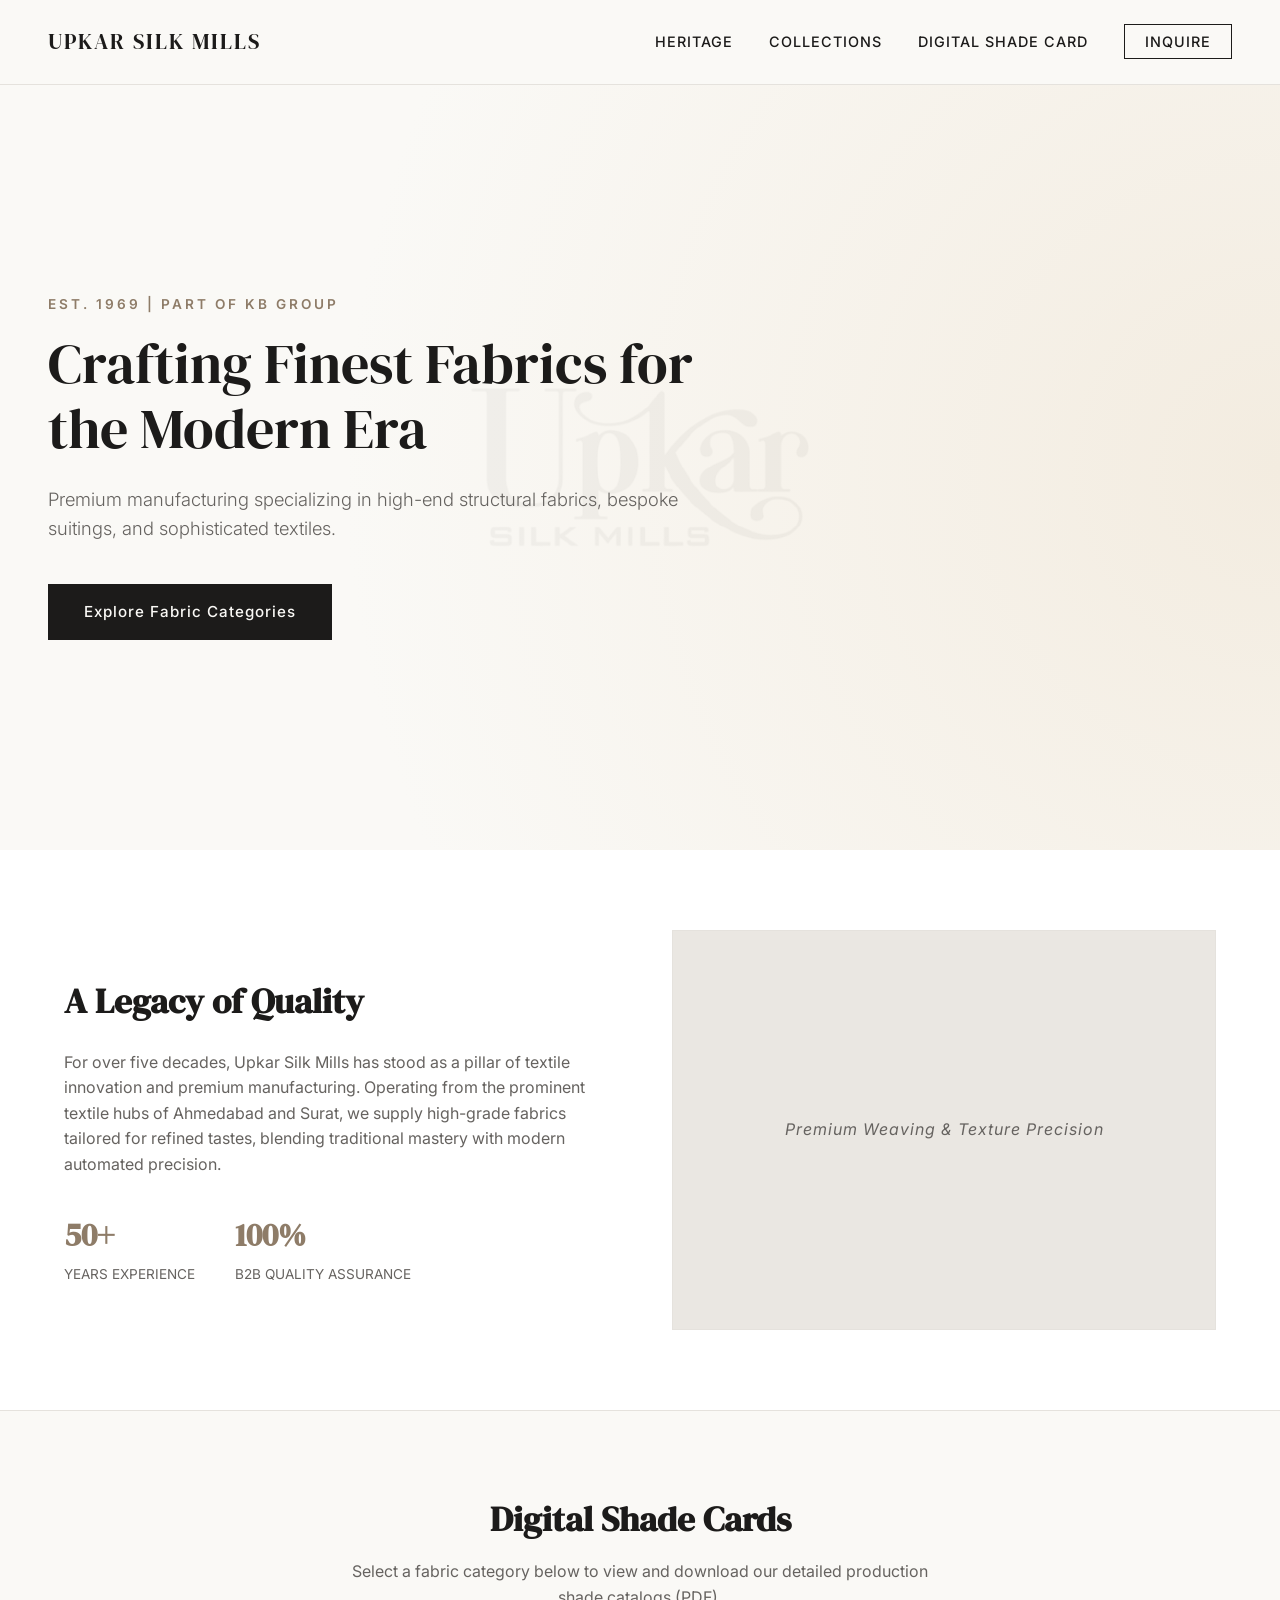
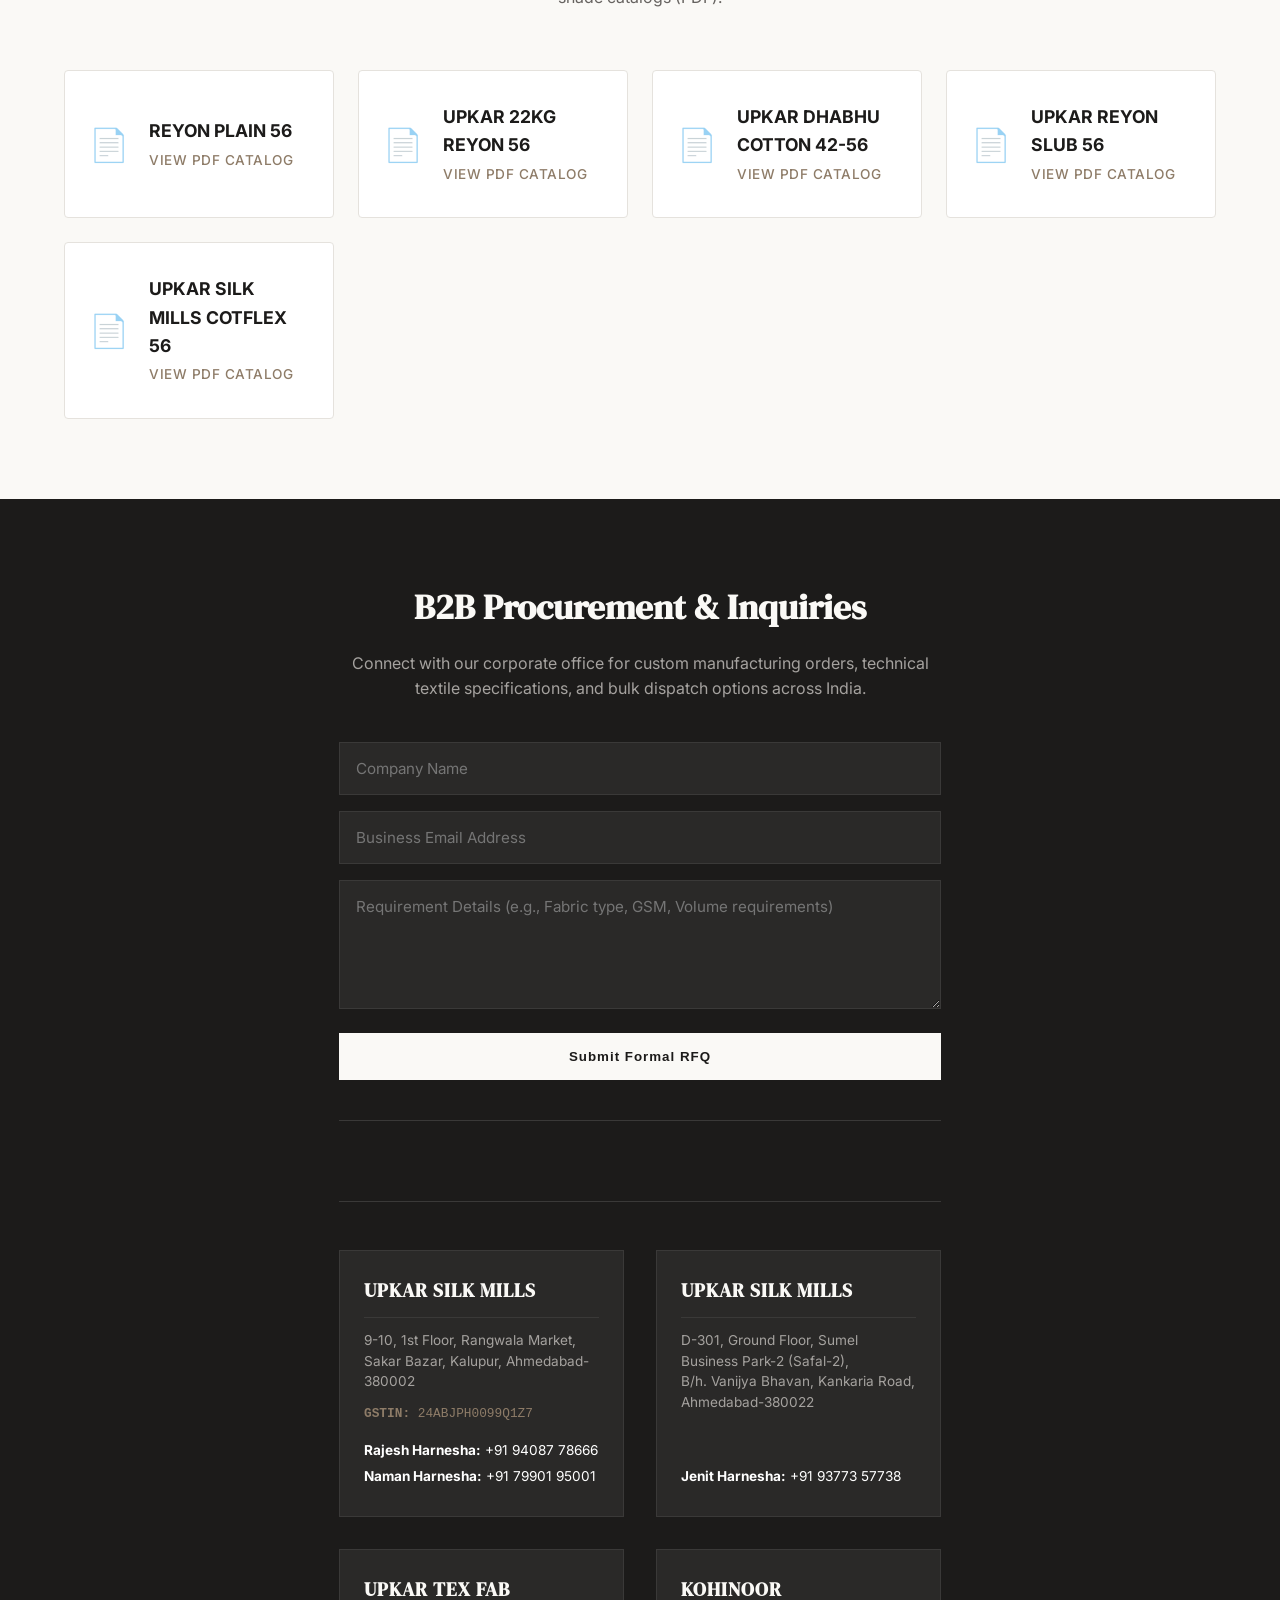
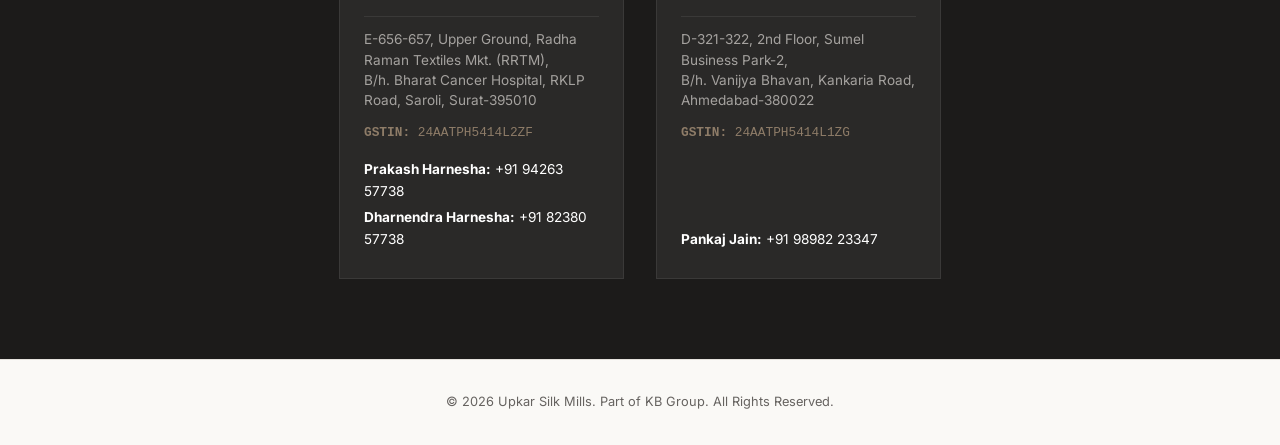
==== index.html @ ebec861d "Added Kohinoor office location" ====
<!DOCTYPE html>
<html lang="en">
<head>
    <meta charset="UTF-8">
    <meta name="viewport" content="width=device-width, initial-scale=1.0">
    <title>Upkar Silk Mills | Premium Textile Excellence</title>
    <link rel="stylesheet" href="style.css">
    <link rel="preconnect" href="https://fonts.googleapis.com">
    <link rel="preconnect" href="https://fonts.gstatic.com" crossorigin>
    <link href="https://fonts.googleapis.com/css2?family=DM+Serif+Display&family=Inter:wght@300;400;500;600&display=swap" rel="stylesheet">
</head>
<body>

    <!-- Header / Navigation -->
    <header>
        <div class="logo">UPKAR SILK MILLS</div>
        <nav>
            <a href="#about">Heritage</a>
            <a href="#collections">Collections</a>
            <a href="#shade-card">Digital Shade Card</a>
            <a href="#contact" class="btn-nav">Inquire</a>
        </nav>
    </header>

    <!-- Hero Section -->
    <section class="hero">
        <div class="hero-content">
            <p class="subtitle">Est. 1969 | Part of KB Group</p>
            <h1>Crafting Finest Fabrics for the Modern Era</h1>
            <p class="tagline">Premium manufacturing specializing in high-end structural fabrics, bespoke suitings, and sophisticated textiles.</p>
            <a href="#shade-card" class="btn-primary">Explore Fabric Categories</a>
        </div>
    </section>

    <!-- About / Heritage Section -->
    <section id="about" class="about-section">
        <div class="container grid-2">
            <div class="about-text">
                <h2>A Legacy of Quality</h2>
                <p>For over five decades, Upkar Silk Mills has stood as a pillar of textile innovation and premium manufacturing. Operating from the prominent textile hubs of Ahmedabad and Surat, we supply high-grade fabrics tailored for refined tastes, blending traditional mastery with modern automated precision.</p>
                <div class="stats">
                    <div class="stat-item"><strong>50+</strong><span>Years Experience</span></div>
                    <div class="stat-item"><strong>100%</strong><span>B2B Quality Assurance</span></div>
                </div>
            </div>
            <div class="about-image-placeholder">
                <span>Premium Weaving & Texture Precision</span>
            </div>
        </div>
    </section>

    <!-- Fabric Categories / PDF Shade Cards -->
    <section id="shade-card" class="shade-card-section">
        <div class="container">
            <div class="section-title">
                <h2>Digital Shade Cards</h2>
                <p>Select a fabric category below to view and download our detailed production shade catalogs (PDF).</p>
            </div>
            
            <div class="category-grid">
                <!-- Category 1 -->
                <a href="REYON PLAIN 56.pdf" target="_blank" class="category-card">
                    <div class="category-icon">📄</div>
                    <div class="category-info">
                        <h3>REYON PLAIN 56</h3>
                        <p>View PDF Catalog</p>
                    </div>
                </a>
                
                <!-- Category 2 -->
                <a href="UPKAR 22KG REYON 56.pdf" target="_blank" class="category-card">
                    <div class="category-icon">📄</div>
                    <div class="category-info">
                        <h3>UPKAR 22KG REYON 56</h3>
                        <p>View PDF Catalog</p>
                    </div>
                </a>

                <!-- Category 3 -->
                <a href="UPKAR DHABHU COTTON 42-56.pdf" target="_blank" class="category-card">
                    <div class="category-icon">📄</div>
                    <div class="category-info">
                        <h3>UPKAR DHABHU COTTON 42-56</h3>
                        <p>View PDF Catalog</p>
                    </div>
                </a>

                <!-- Category 4 -->
                <a href="UPKAR REYON SLUB 56.pdf" target="_blank" class="category-card">
                    <div class="category-icon">📄</div>
                    <div class="category-info">
                        <h3>UPKAR REYON SLUB 56</h3>
                        <p>View PDF Catalog</p>
                    </div>
                </a>
                
                <!-- Category 5 -->
                <a href="UPKAR SILK MILLS COTFLEX 56.pdf" target="_blank" class="category-card">
                    <div class="category-icon">📄</div>
                    <div class="category-info">
                        <h3>UPKAR SILK MILLS COTFLEX 56</h3>
                        <p>View PDF Catalog</p>
                    </div>
                </a>
                
            </div>
        </div>
    </section>

    <!-- Contact & Inquiries -->
    <section id="contact" class="contact-section">
        <div class="container narrow">
            <h2>B2B Procurement & Inquiries</h2>
            <p>Connect with our corporate office for custom manufacturing orders, technical textile specifications, and bulk dispatch options across India.</p>
            
            <form class="contact-form" onsubmit="event.preventDefault(); alert('Inquiry submitted successfully.');">
                <div class="form-group">
                    <input type="text" placeholder="Company Name" required>
                </div>
                <div class="form-group">
                    <input type="email" placeholder="Business Email Address" required>
                </div>
                <div class="form-group">
                    <textarea rows="5" placeholder="Requirement Details (e.g., Fabric type, GSM, Volume requirements)" required></textarea>
                </div>
                <button type="submit" class="btn-submit">Submit Formal RFQ</button>
            </form>

            <div class="contact-meta">
                <div class="contact-locations">
                    <div class="location-card">
                        <h4>UPKAR SILK MILLS</h4>
                        <p class="address">9-10, 1st Floor, Rangwala Market,<br>Sakar Bazar, Kalupur, Ahmedabad-380002</p>
                        <p class="gstin"><strong>GSTIN:</strong> 24ABJPH0099Q1Z7</p>
                        <div class="contact-persons">
                            <p><strong>Rajesh Harnesha:</strong> +91 94087 78666</p>
                            <p><strong>Naman Harnesha:</strong> +91 79901 95001</p>
                        </div>
                    </div>
    
                    <div class="location-card">
                        <h4>UPKAR SILK MILLS</h4>
                        <p class="address">D-301, Ground Floor, Sumel Business Park-2 (Safal-2),<br>B/h. Vanijya Bhavan, Kankaria Road, Ahmedabad-380022</p>
                        <div class="contact-persons" style="margin-top: auto;">
                            <p><strong>Jenit Harnesha:</strong> +91 93773 57738</p>
                        </div>
                    </div>
    
                    <div class="location-card">
                        <h4>UPKAR TEX FAB</h4>
                        <p class="address">E-656-657, Upper Ground, Radha Raman Textiles Mkt. (RRTM),<br>B/h. Bharat Cancer Hospital, RKLP Road, Saroli, Surat-395010</p>
                        <p class="gstin"><strong>GSTIN:</strong> 24AATPH5414L2ZF</p>
                        <div class="contact-persons">
                            <p><strong>Prakash Harnesha:</strong> +91 94263 57738</p>
                            <p><strong>Dharnendra Harnesha:</strong> +91 82380 57738</p>
                        </div>
                    </div>

                    <div class="location-card">
                        <h4>KOHINOOR</h4>
                        <p class="address">D-321-322, 2nd Floor, Sumel Business Park-2,<br>B/h. Vanijya Bhavan, Kankaria Road, Ahmedabad-380022</p>
                        <p class="gstin"><strong>GSTIN:</strong> 24AATPH5414L1ZG</p>
                        <div class="contact-persons" style="margin-top: auto;">
                            <p><strong>Pankaj Jain:</strong> +91 98982 23347</p>
                        </div>
                    </div>
                </div>
            </div>
        </div>
    </section>

    <!-- Footer -->
    <footer>
        <p>&copy; 2026 Upkar Silk Mills. Part of KB Group. All Rights Reserved.</p>
    </footer>

</body>
</html>
---- style.css ----
/* --- Design Tokens & Reset --- */
:root {
    --bg-primary: #FAF9F6; /* Premium Cream/Off-white */
    --bg-secondary: #FFFFFF;
    --text-main: #1C1B1A; /* Refined Near-Black */
    --text-muted: #666360;
    --accent: #8E7C68; /* Sophisticated Textile Muted Gold */
    --border: #E5E2DD;
    --font-sans: 'Inter', sans-serif;
    --font-serif: 'DM Serif Display', serif;
}

* {
    box-sizing: border-box;
    margin: 0;
    padding: 0;
}

html {
    scroll-behavior: smooth;
}

body {
    background-color: var(--bg-primary);
    color: var(--text-main);
    font-family: var(--font-sans);
    line-height: 1.6;
    -webkit-font-smoothing: antialiased;
}

/* --- Layout Components --- */
.container {
    max-width: 1200px;
    margin: 0 auto;
    padding: 80px 24px;
}

.container.narrow {
    max-width: 650px;
    padding: 80px 24px;
}

.grid-2 {
    display: grid;
    grid-template-columns: 1fr 1fr;
    gap: 64px;
    align-items: center;
}

@media (max-width: 768px) {
    .grid-2 {
        grid-template-columns: 1fr;
        gap: 32px;
    }
}

/* --- Navigation --- */
header {
    display: flex;
    justify-content: space-between;
    align-items: center;
    padding: 24px 48px;
    background-color: rgba(250, 249, 246, 0.95);
    position: sticky;
    top: 0;
    z-index: 100;
    border-bottom: 1px solid var(--border);
}

.logo {
    font-family: var(--font-serif);
    font-size: 1.4rem;
    letter-spacing: 2px;
    font-weight: 400;
}

nav a {
    text-decoration: none;
    color: var(--text-main);
    margin-left: 32px;
    font-size: 0.9rem;
    font-weight: 500;
    text-transform: uppercase;
    letter-spacing: 1px;
    transition: color 0.3s ease;
}

nav a:hover {
    color: var(--accent);
}

.btn-nav {
    border: 1px solid var(--text-main);
    padding: 8px 20px;
    transition: all 0.3s ease;
}

.btn-nav:hover {
    background-color: var(--text-main);
    color: var(--bg-primary) !important;
}

@media (max-width: 768px) {
    header { padding: 20px 24px; }
    nav a:not(.btn-nav) { display: none; }
}

/* --- Hero Section --- */
.hero {
    min-height: 85vh;
    display: flex;
    align-items: center;
    padding: 0 48px;
    background: radial-gradient(circle at right, #F3ECE0 0%, var(--bg-primary) 70%);
}

.hero-content {
    max-width: 700px;
}

.hero .subtitle {
    text-transform: uppercase;
    letter-spacing: 3px;
    font-size: 0.85rem;
    color: var(--accent);
    margin-bottom: 16px;
    font-weight: 600;
}

.hero h1 {
    font-family: var(--font-serif);
    font-size: 3.5rem;
    line-height: 1.15;
    margin-bottom: 24px;
    font-weight: 400;
}

.hero .tagline {
    font-size: 1.15rem;
    color: var(--text-muted);
    margin-bottom: 40px;
    font-weight: 300;
}

.btn-primary {
    display: inline-block;
    background-color: var(--text-main);
    color: var(--bg-primary);
    text-decoration: none;
    padding: 16px 36px;
    font-weight: 500;
    letter-spacing: 1px;
    font-size: 0.95rem;
    transition: background-color 0.3s ease;
}

.btn-primary:hover {
    background-color: var(--accent);
}

@media (max-width: 768px) {
    .hero { padding: 0 24px; }
    .hero h1 { font-size: 2.5rem; }
}

/* --- About Section --- */
.about-section {
    background-color: var(--bg-secondary);
    border-bottom: 1px solid var(--border);
}

.about-text h2 {
    font-family: var(--font-serif);
    font-size: 2.2rem;
    margin-bottom: 20px;
}

.about-text p {
    color: var(--text-muted);
    margin-bottom: 32px;
}

.stats {
    display: flex;
    gap: 40px;
}

.stat-item strong {
    display: block;
    font-family: var(--font-serif);
    font-size: 2rem;
    color: var(--accent);
}

.stat-item span {
    font-size: 0.85rem;
    color: var(--text-muted);
    text-transform: uppercase;
}

.about-image-placeholder {
    background-color: #EAE7E2;
    height: 400px;
    display: flex;
    align-items: center;
    justify-content: center;
    border: 1px solid var(--border);
    color: var(--text-muted);
    font-style: italic;
    letter-spacing: 1px;
}

/* --- Shade Card Section --- */
.section-title {
    text-align: center;
    margin-bottom: 60px;
}

.section-title h2 {
    font-family: var(--font-serif);
    font-size: 2.2rem;
    margin-bottom: 12px;
}

.section-title p {
    color: var(--text-muted);
    max-width: 600px;
    margin: 0 auto;
}

.shade-grid {
    display: grid;
    grid-template-columns: repeat(auto-fit, minmax(240px, 1fr));
    gap: 32px;
}

.shade-card {
    background: var(--bg-secondary);
    border: 1px solid var(--border);
    transition: transform 0.3s ease, box-shadow 0.3s ease;
}

.shade-card:hover {
    transform: translateY(-4px);
    box-shadow: 0 12px 30px rgba(0,0,0,0.04);
}

.color-preview {
    height: 200px;
    width: 100%;
    border-bottom: 1px solid var(--border);
}

.shade-info {
    padding: 20px;
}

.shade-info h3 {
    font-size: 1.05rem;
    margin-bottom: 4px;
}

.shade-info .hex-code {
    font-family: monospace;
    color: var(--text-muted);
    font-size: 0.9rem;
    margin-bottom: 12px;
}

.fabric-tag {
    display: inline-block;
    font-size: 0.75rem;
    background-color: var(--bg-primary);
    padding: 4px 10px;
    border-radius: 2px;
    color: var(--text-muted);
    text-transform: uppercase;
    font-weight: 500;
}

/* --- Contact Section --- */
.contact-section {
    background-color: var(--text-main);
    color: var(--bg-primary);
    text-align: center;
}

.contact-section h2 {
    font-family: var(--font-serif);
    font-size: 2.2rem;
    margin-bottom: 16px;
}

.contact-section p {
    color: #A5A29F;
    margin-bottom: 40px;
}

.contact-form {
    display: flex;
    flex-direction: column;
    gap: 16px;
    margin-bottom: 40px;
}

.form-group input, 
.form-group textarea {
    width: 100%;
    padding: 16px;
    background-color: #2A2928;
    border: 1px solid #3A3938;
    color: #FFFFFF;
    font-family: var(--font-sans);
    font-size: 0.95rem;
}

.form-group input:focus, 
.form-group textarea:focus {
    outline: 1px solid var(--accent);
}

.btn-submit {
    background-color: var(--bg-primary);
    color: var(--text-main);
    border: none;
    padding: 16px;
    font-weight: 600;
    letter-spacing: 1px;
    cursor: pointer;
    transition: background-color 0.3s ease;
}

.btn-submit:hover {
    background-color: var(--accent);
    color: white;
}

.contact-meta {
    border-top: 1px solid #3A3938;
    padding-top: 32px;
    font-size: 0.9rem;
    color: #A5A29F;
}

.contact-meta p {
    margin-bottom: 8px;
}

/* --- Footer --- */
footer {
    text-align: center;
    padding: 32px;
    font-size: 0.8rem;
    color: var(--text-muted);
    border-top: 1px solid var(--border);
    background-color: var(--bg-primary);
}

/* --- Hero Section Watermark Logo --- */
.hero {
    position: relative; /* Required to position the background logo */
    min-height: 85vh;
    display: flex;
    align-items: center;
    padding: 0 48px;
    background: radial-gradient(circle at right, #F3ECE0 0%, var(--bg-primary) 70%);
    overflow: hidden;
}

.hero::before {
    content: '';
    position: absolute;
    top: 50%;
    left: 50%;
    transform: translate(-50%, -50%);
    width: 60%; /* Adjust size of logo */
    height: 60%;
    background-image: url('UPKAR-LOGO.png'); /* Your logo file name */
    background-size: contain;
    background-position: center;
    background-repeat: no-repeat;
    opacity: 0.04; /* Very subtle so text remains readable */
    pointer-events: none; /* Prevents logo from blocking text selection */
    z-index: 0;
}

.hero-content {
    max-width: 700px;
    position: relative;
    z-index: 1; /* Keeps text above the watermark */
}

/* --- PDF Category Cards --- */
.category-grid {
    display: grid;
    grid-template-columns: repeat(auto-fit, minmax(250px, 1fr));
    gap: 24px;
}

.category-card {
    display: flex;
    align-items: center;
    background: var(--bg-secondary);
    border: 1px solid var(--border);
    padding: 32px 24px;
    text-decoration: none;
    color: var(--text-main);
    transition: all 0.3s ease;
    border-radius: 4px;
}

.category-card:hover {
    transform: translateY(-4px);
    border-color: var(--accent);
    box-shadow: 0 12px 30px rgba(142, 124, 104, 0.1); /* Subtle gold shadow */
}

.category-icon {
    font-size: 2rem;
    margin-right: 20px;
    opacity: 0.7;
}

.category-info h3 {
    font-size: 1.1rem;
    margin-bottom: 4px;
}

.category-info p {
    font-size: 0.85rem;
    color: var(--accent);
    font-weight: 500;
    text-transform: uppercase;
    letter-spacing: 0.5px;
}

/* --- Detailed Contact Locations --- */
.contact-locations {
    display: grid;
    grid-template-columns: repeat(auto-fit, minmax(280px, 1fr));
    gap: 32px;
    margin-top: 48px;
    border-top: 1px solid #3A3938;
    padding-top: 48px;
    text-align: left;
}

.location-card {
    background-color: #2A2928;
    padding: 24px;
    border: 1px solid #3A3938;
    display: flex;
    flex-direction: column;
}

.location-card h4 {
    color: var(--bg-primary);
    font-family: var(--font-serif);
    font-size: 1.2rem;
    margin-bottom: 12px;
    letter-spacing: 1px;
    border-bottom: 1px solid #3A3938;
    padding-bottom: 12px;
}

.location-card .address {
    font-size: 0.85rem;
    color: #A5A29F;
    line-height: 1.5;
    margin-bottom: 12px;
}

.location-card .gstin {
    font-size: 0.8rem;
    color: var(--accent);
    margin-bottom: 16px;
    font-family: monospace;
}

.location-card .contact-persons {
    margin-top: auto; /* Pushes contacts to the bottom of the card */
    font-size: 0.85rem;
    color: #FFFFFF;
}

.location-card .contact-persons p {
    margin-bottom: 4px;
    color: #FFFFFF;
}
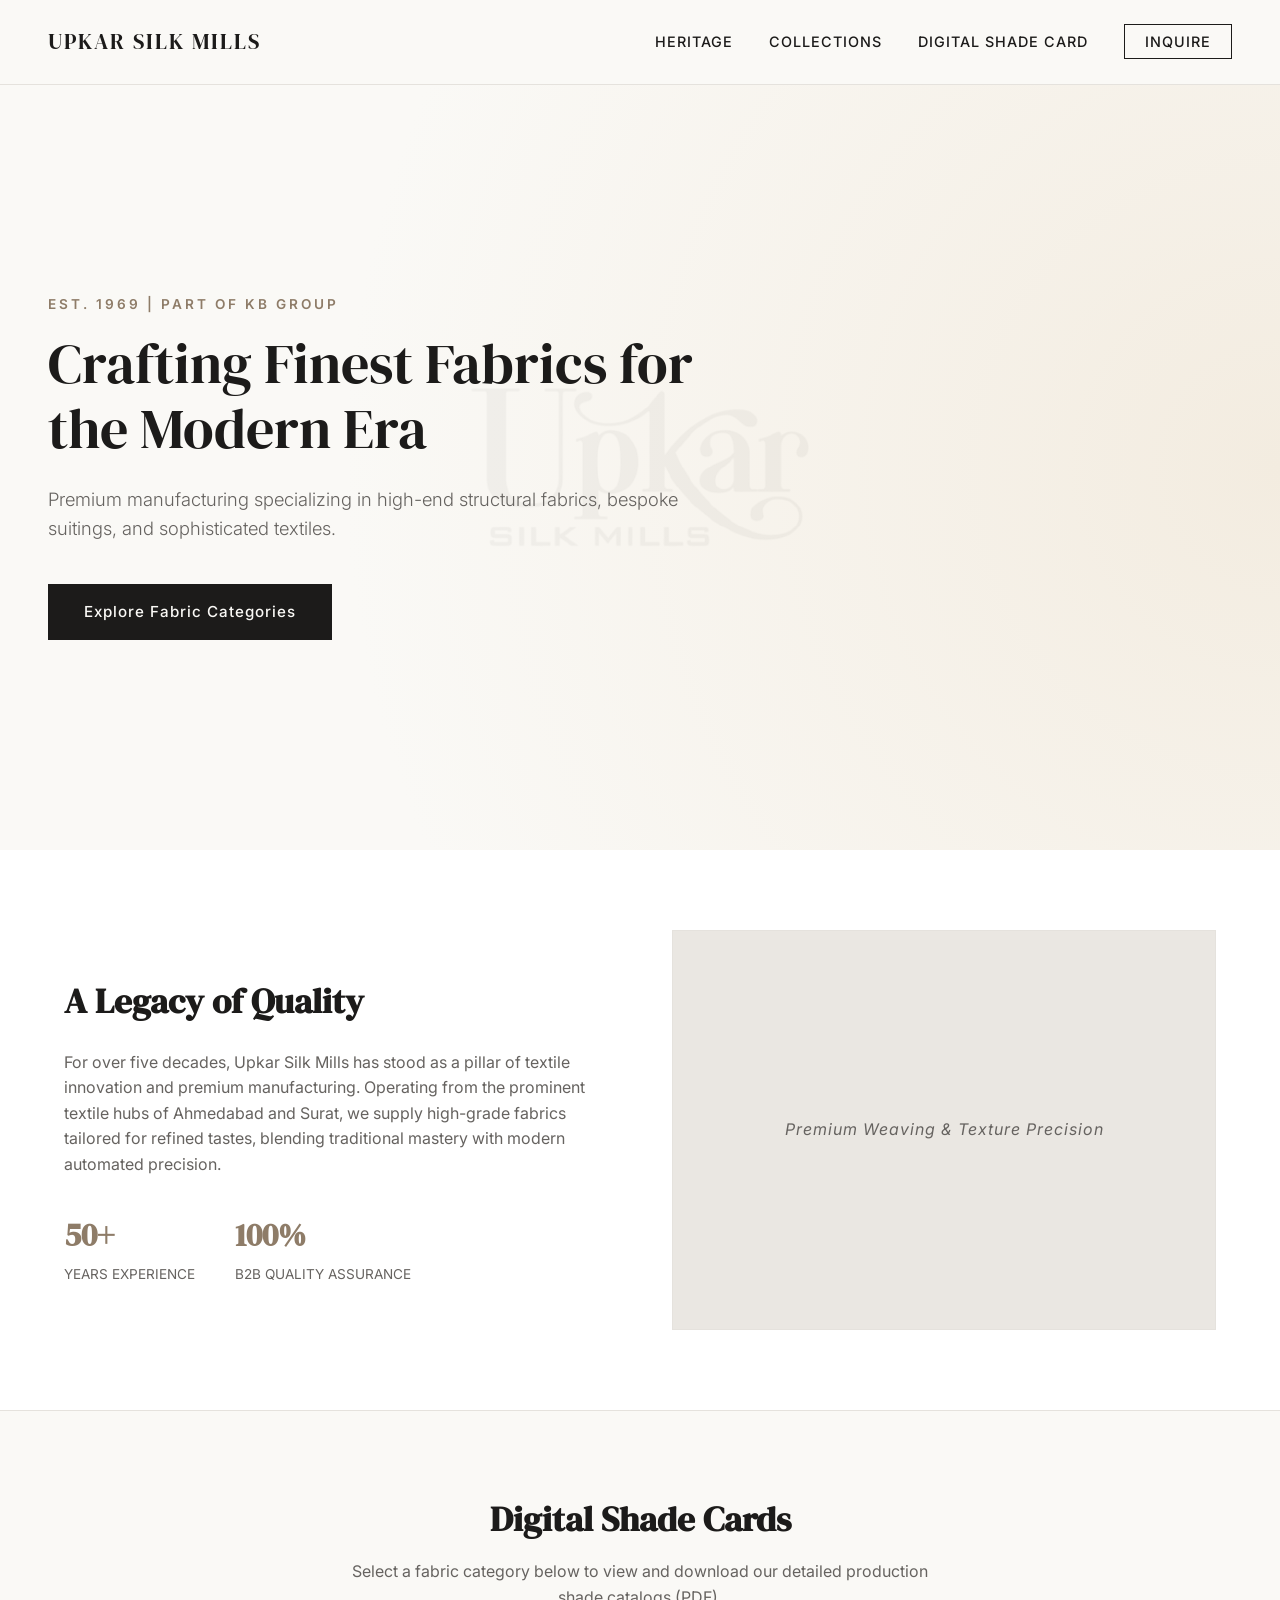
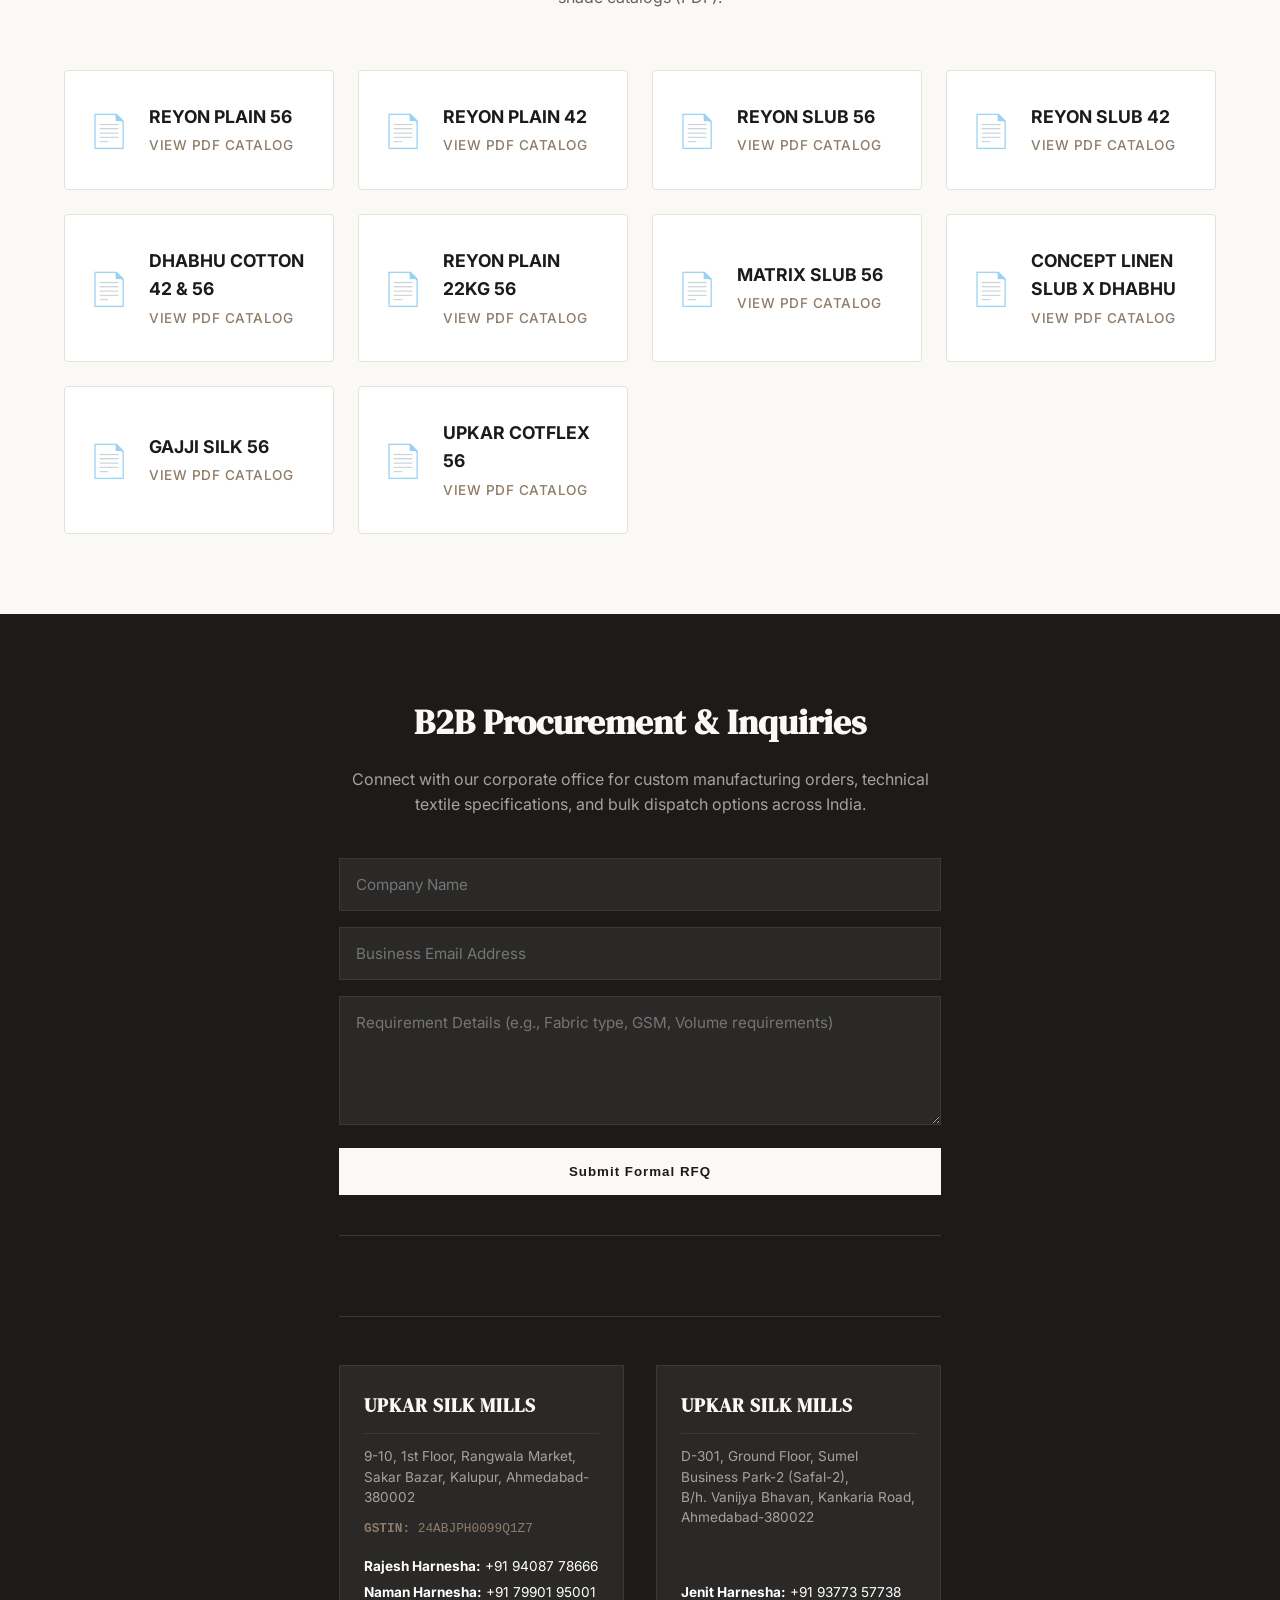
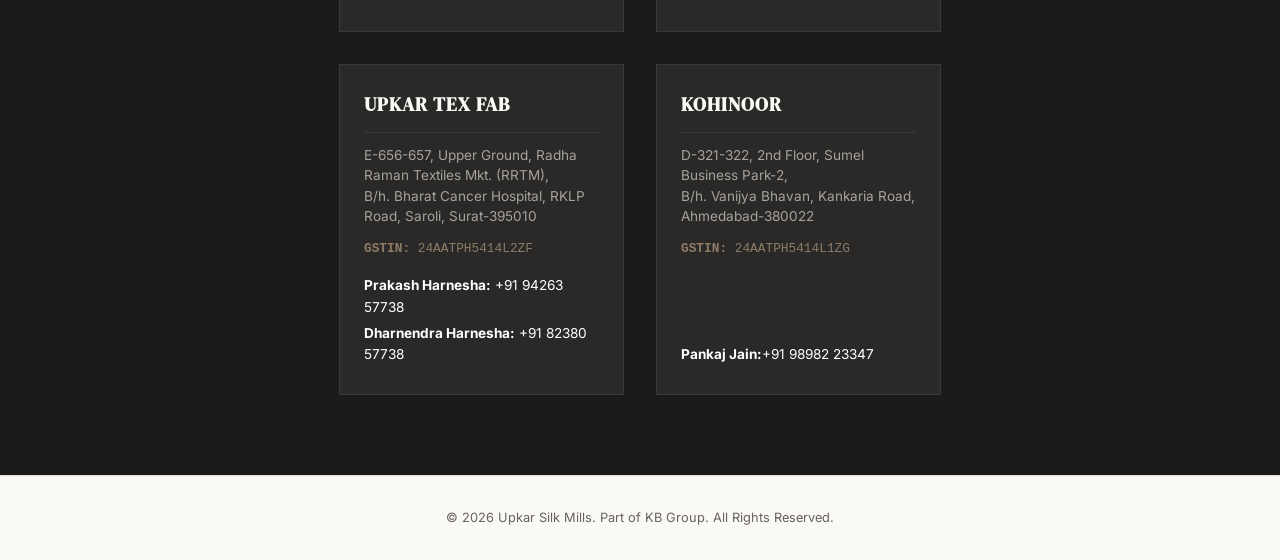
==== commit 769a8b49: "ADDED ALL FOLDER" ====
--- a/index.html
+++ b/index.html
@@ -59,7 +59,7 @@
             
             <div class="category-grid">
                 <!-- Category 1 -->
-                <a href="REYON PLAIN 56.pdf" target="_blank" class="category-card">
+                <a href="UPKAR REYON PLAIN 56.pdf" target="_blank" class="category-card">
                     <div class="category-icon">📄</div>
                     <div class="category-info">
                         <h3>REYON PLAIN 56</h3>
@@ -68,37 +68,82 @@
                 </a>
                 
                 <!-- Category 2 -->
-                <a href="UPKAR 22KG REYON 56.pdf" target="_blank" class="category-card">
-                    <div class="category-icon">📄</div>
-                    <div class="category-info">
-                        <h3>UPKAR 22KG REYON 56</h3>
+                <a href="UPKAR REYON PLAIN 42.pdf" target="_blank" class="category-card">
+                    <div class="category-icon">📄</div>
+                    <div class="category-info">
+                        <h3>REYON PLAIN 42</h3>
                         <p>View PDF Catalog</p>
                     </div>
                 </a>
 
                 <!-- Category 3 -->
-                <a href="UPKAR DHABHU COTTON 42-56.pdf" target="_blank" class="category-card">
-                    <div class="category-icon">📄</div>
-                    <div class="category-info">
-                        <h3>UPKAR DHABHU COTTON 42-56</h3>
+                <a href="UPKAR REYON SLUB 56.pdf" target="_blank" class="category-card">
+                    <div class="category-icon">📄</div>
+                    <div class="category-info">
+                        <h3>REYON SLUB 56</h3>
                         <p>View PDF Catalog</p>
                     </div>
                 </a>
 
                 <!-- Category 4 -->
-                <a href="UPKAR REYON SLUB 56.pdf" target="_blank" class="category-card">
-                    <div class="category-icon">📄</div>
-                    <div class="category-info">
-                        <h3>UPKAR REYON SLUB 56</h3>
+                <a href="UPKAR REYON SLUB 42.pdf" target="_blank" class="category-card">
+                    <div class="category-icon">📄</div>
+                    <div class="category-info">
+                        <h3>REYON SLUB 42</h3>
                         <p>View PDF Catalog</p>
                     </div>
                 </a>
                 
                 <!-- Category 5 -->
-                <a href="UPKAR SILK MILLS COTFLEX 56.pdf" target="_blank" class="category-card">
-                    <div class="category-icon">📄</div>
-                    <div class="category-info">
-                        <h3>UPKAR SILK MILLS COTFLEX 56</h3>
+                <a href="UPKAR DHABHU COTTON 42 & 56 .pdf" target="_blank" class="category-card">
+                    <div class="category-icon">📄</div>
+                    <div class="category-info">
+                        <h3>DHABHU COTTON 42 & 56</h3>
+                        <p>View PDF Catalog</p>
+                    </div>
+                </a>
+
+                <!-- Category 6 -->
+                <a href="UPKAR REYON 22KG 56.pdf" target="_blank" class="category-card">
+                    <div class="category-icon">📄</div>
+                    <div class="category-info">
+                        <h3>REYON PLAIN 22KG 56</h3>
+                        <p>View PDF Catalog</p>
+                    </div>
+                </a>
+
+                <!-- Category 7 -->
+                <a href="UPKAR MATRIX SLUB 56.pdf" target="_blank" class="category-card">
+                    <div class="category-icon">📄</div>
+                    <div class="category-info">
+                        <h3>MATRIX SLUB 56</h3>
+                        <p>View PDF Catalog</p>
+                    </div>
+                </a>
+
+                <!-- Category 8 -->
+                <a href="UPKAR LINEN SLUB TOP DHABHU COTTON BOTTOM 56.pdf" target="_blank" class="category-card">
+                    <div class="category-icon">📄</div>
+                    <div class="category-info">
+                        <h3>CONCEPT LINEN SLUB X DHABHU</h3>
+                        <p>View PDF Catalog</p>
+                    </div>
+                </a>
+
+                <!-- Category 9 -->
+                <a href="UPKAR GAJJI SILK 56.pdf" target="_blank" class="category-card">
+                    <div class="category-icon">📄</div>
+                    <div class="category-info">
+                        <h3>GAJJI SILK 56</h3>
+                        <p>View PDF Catalog</p>
+                    </div>
+                </a>
+
+                <!-- Category 10 -->
+                <a href="UPKAR COTFLEX 56.pdf" target="_blank" class="category-card">
+                    <div class="category-icon">📄</div>
+                    <div class="category-info">
+                        <h3>UPKAR COTFLEX 56</h3>
                         <p>View PDF Catalog</p>
                     </div>
                 </a>
@@ -161,7 +206,7 @@
                         <p class="address">D-321-322, 2nd Floor, Sumel Business Park-2,<br>B/h. Vanijya Bhavan, Kankaria Road, Ahmedabad-380022</p>
                         <p class="gstin"><strong>GSTIN:</strong> 24AATPH5414L1ZG</p>
                         <div class="contact-persons" style="margin-top: auto;">
-                            <p><strong>Pankaj Jain:</strong> +91 98982 23347</p>
+                            <p><strong>Pankaj Jain:</strong>+91 98982 23347</p>
                         </div>
                     </div>
                 </div>
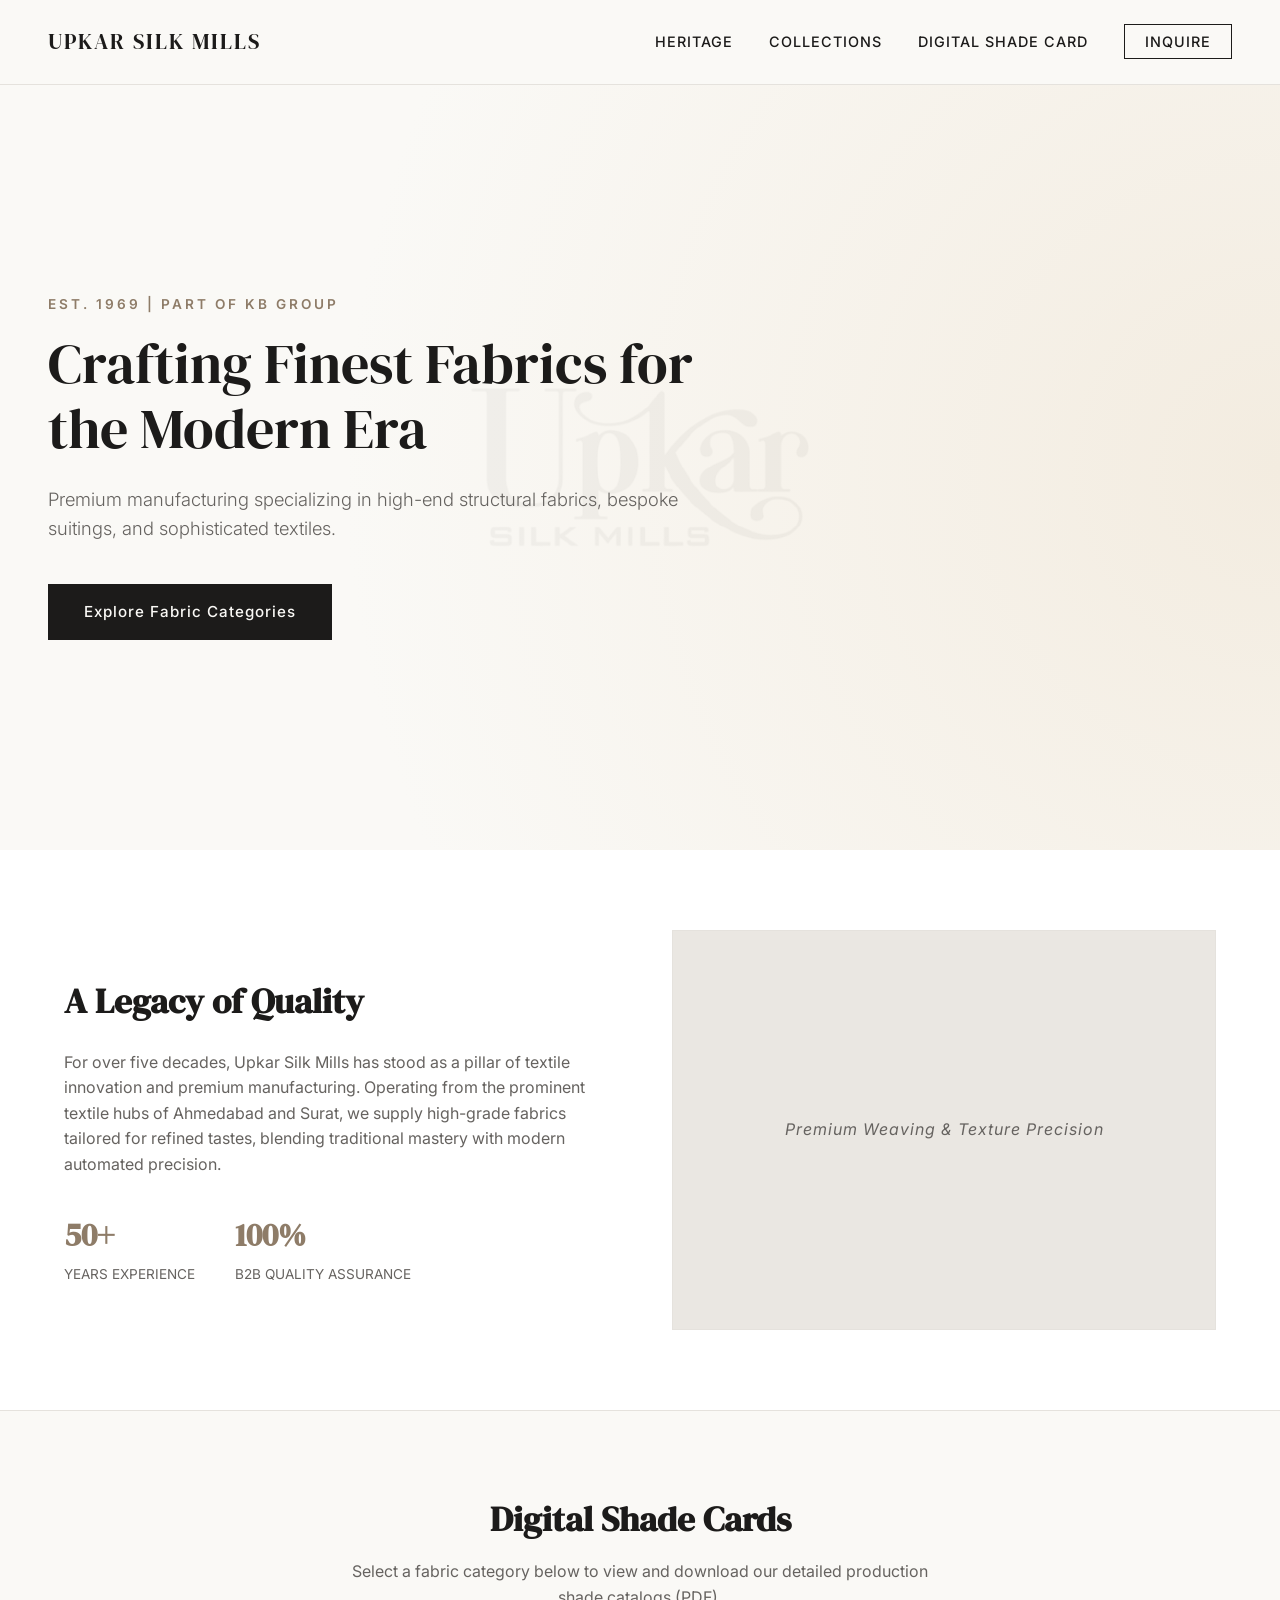
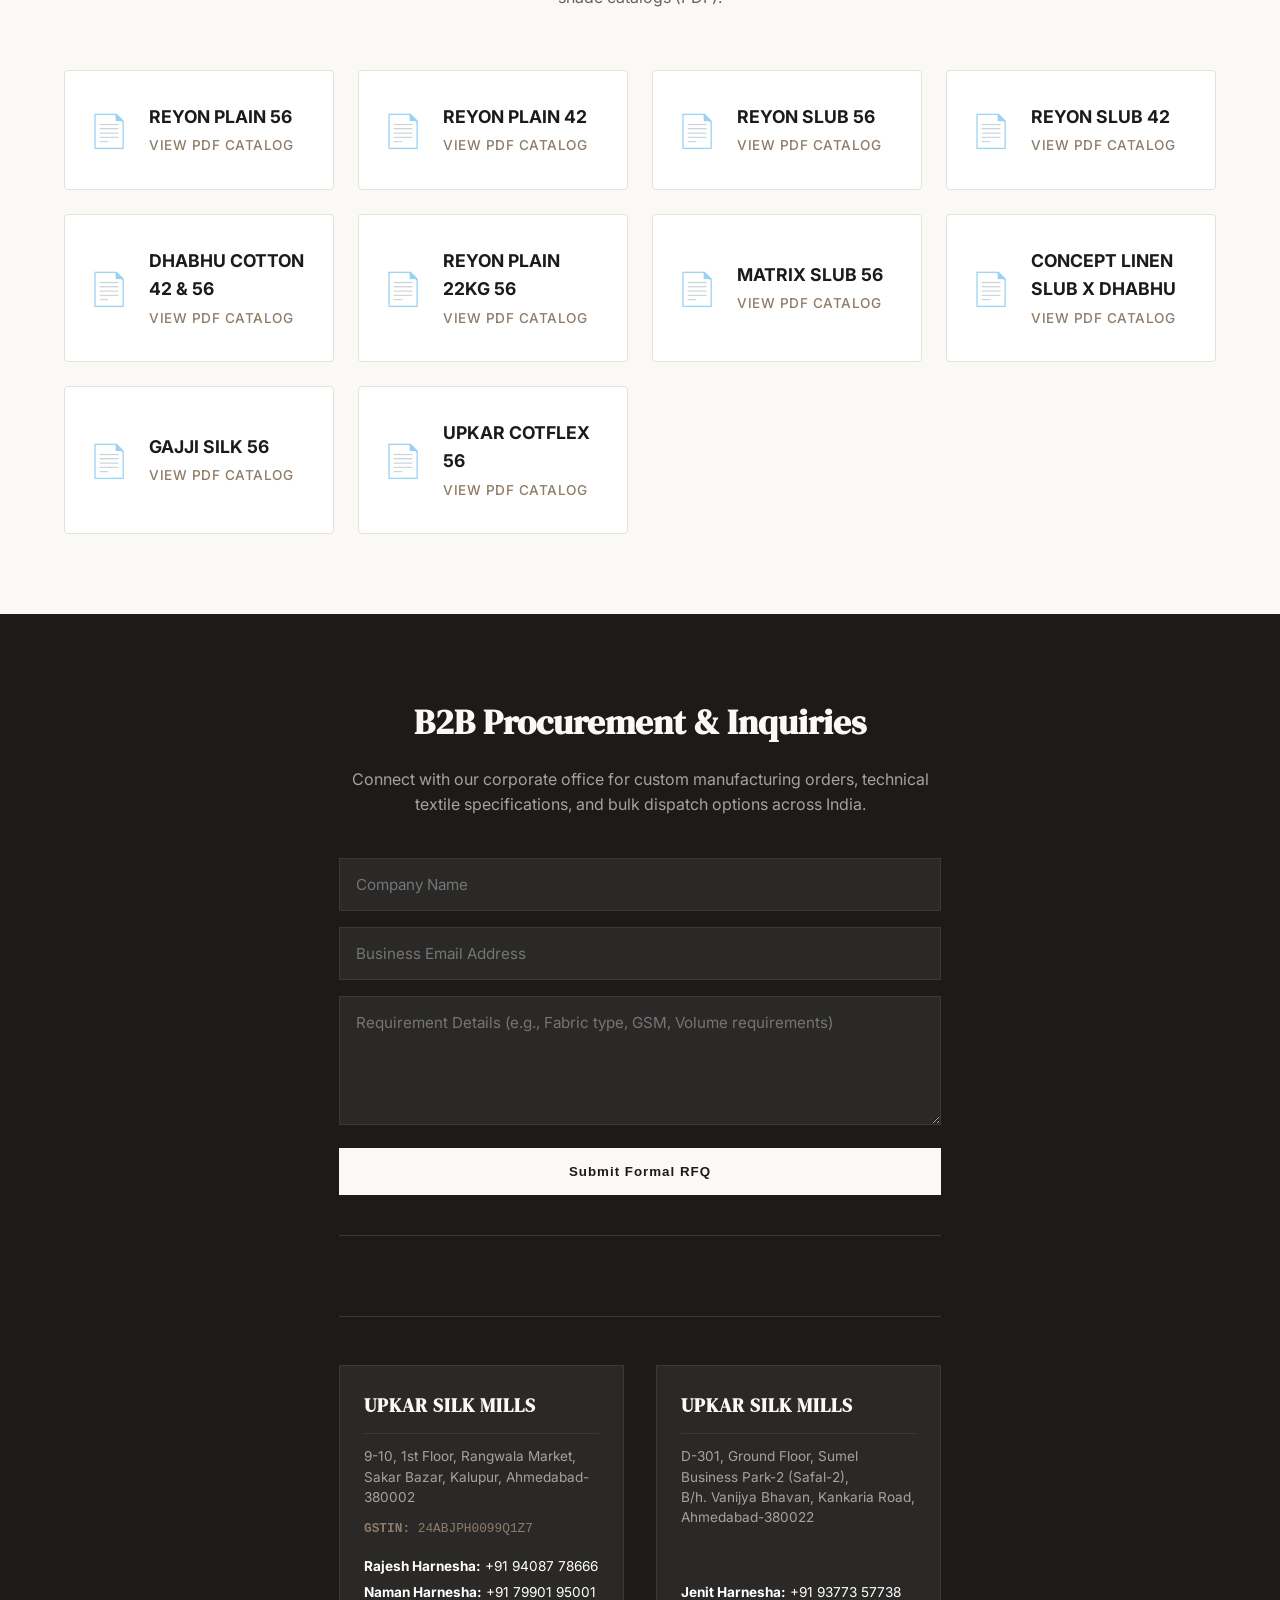
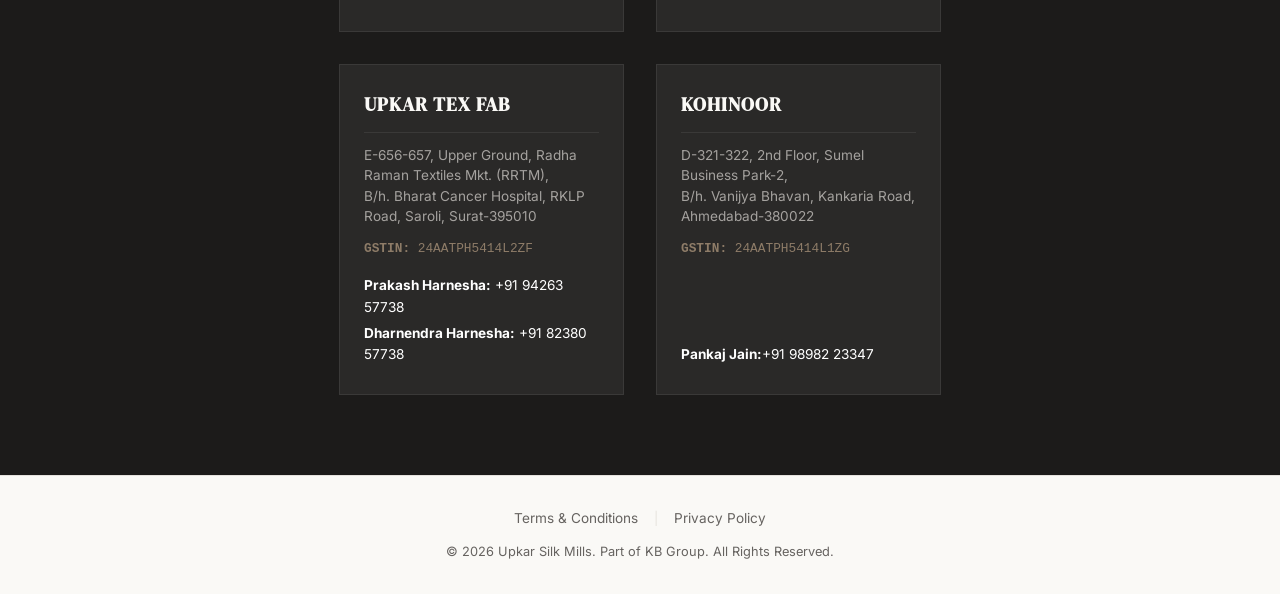
==== commit e4561b64: "Added Terms and Privacy Policy pages" ====
--- a/index.html
+++ b/index.html
@@ -216,6 +216,11 @@
 
     <!-- Footer -->
     <footer>
+        <div class="footer-links" style="margin-bottom: 12px;">
+            <a href="terms.html" style="color: var(--text-muted); text-decoration: none; margin: 0 12px; font-size: 0.85rem;">Terms & Conditions</a>
+            <span style="color: var(--border);">|</span>
+            <a href="privacy.html" style="color: var(--text-muted); text-decoration: none; margin: 0 12px; font-size: 0.85rem;">Privacy Policy</a>
+        </div>
         <p>&copy; 2026 Upkar Silk Mills. Part of KB Group. All Rights Reserved.</p>
     </footer>
 
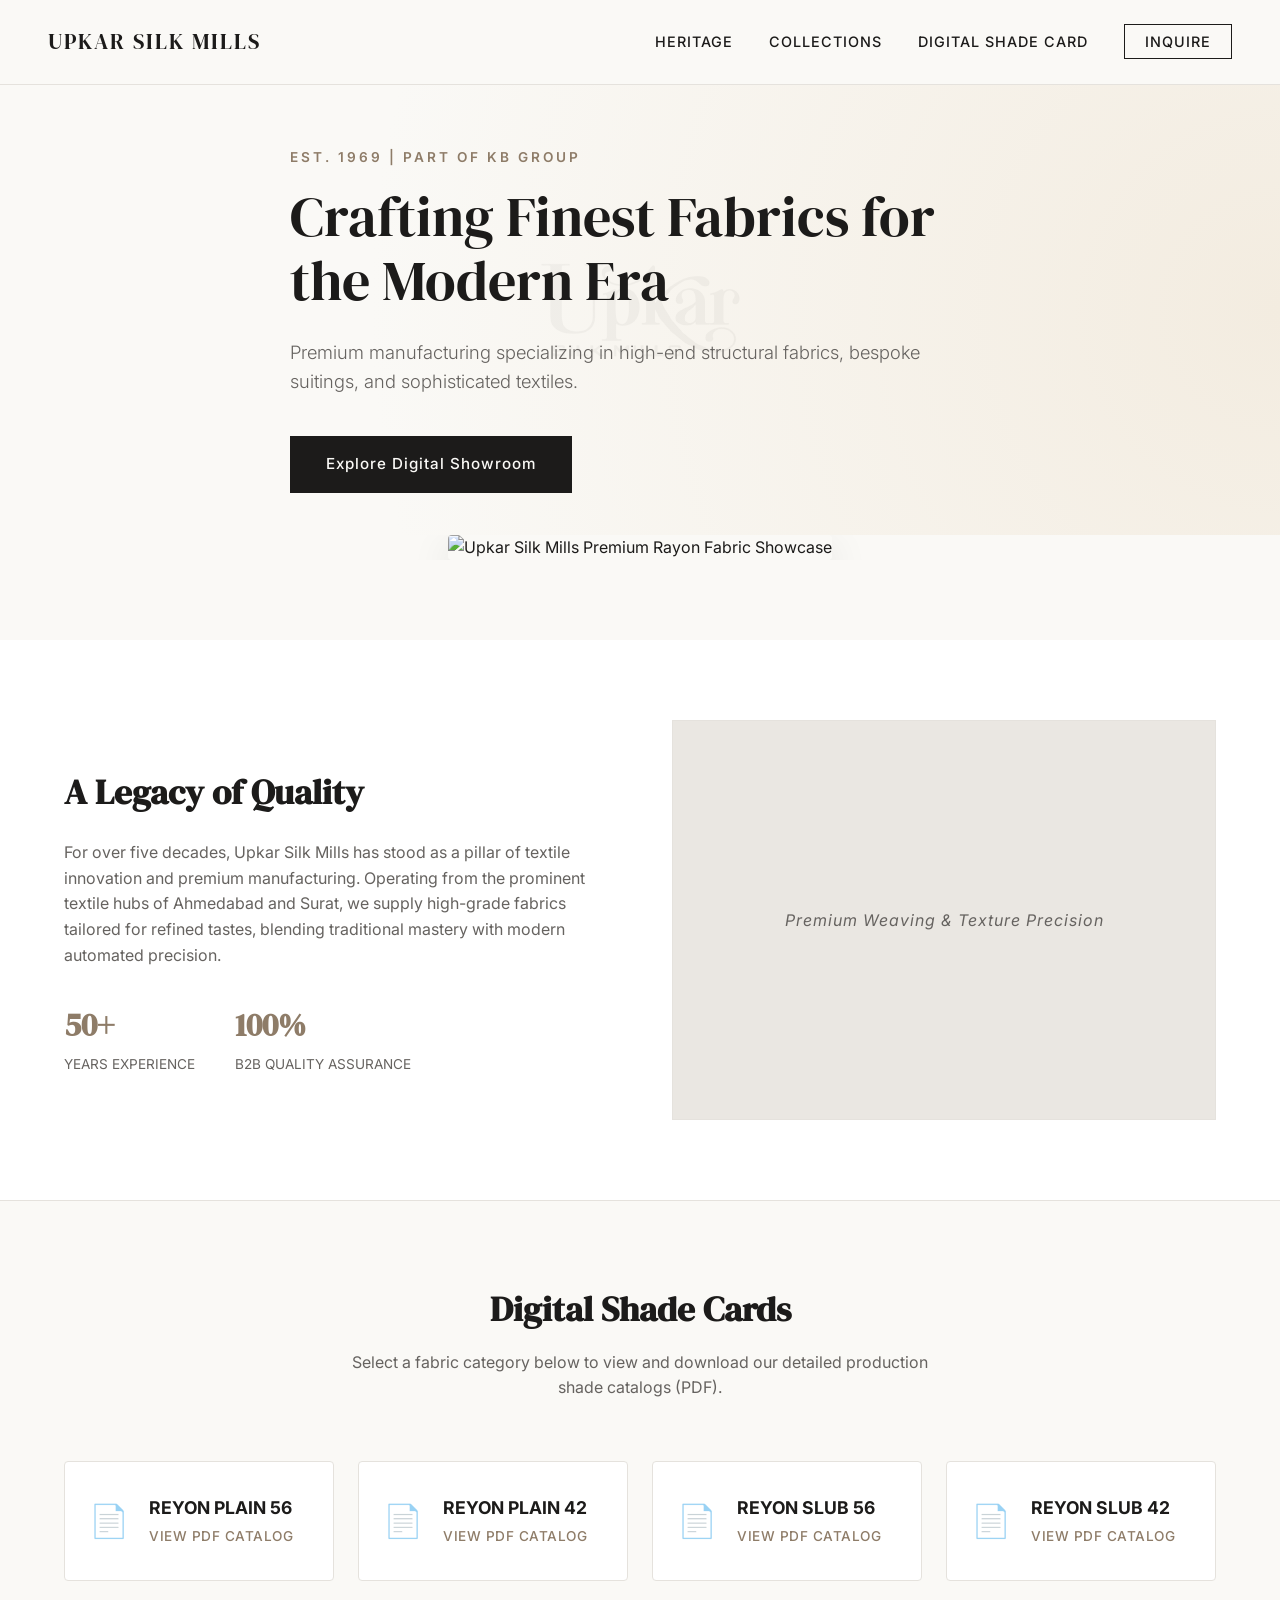
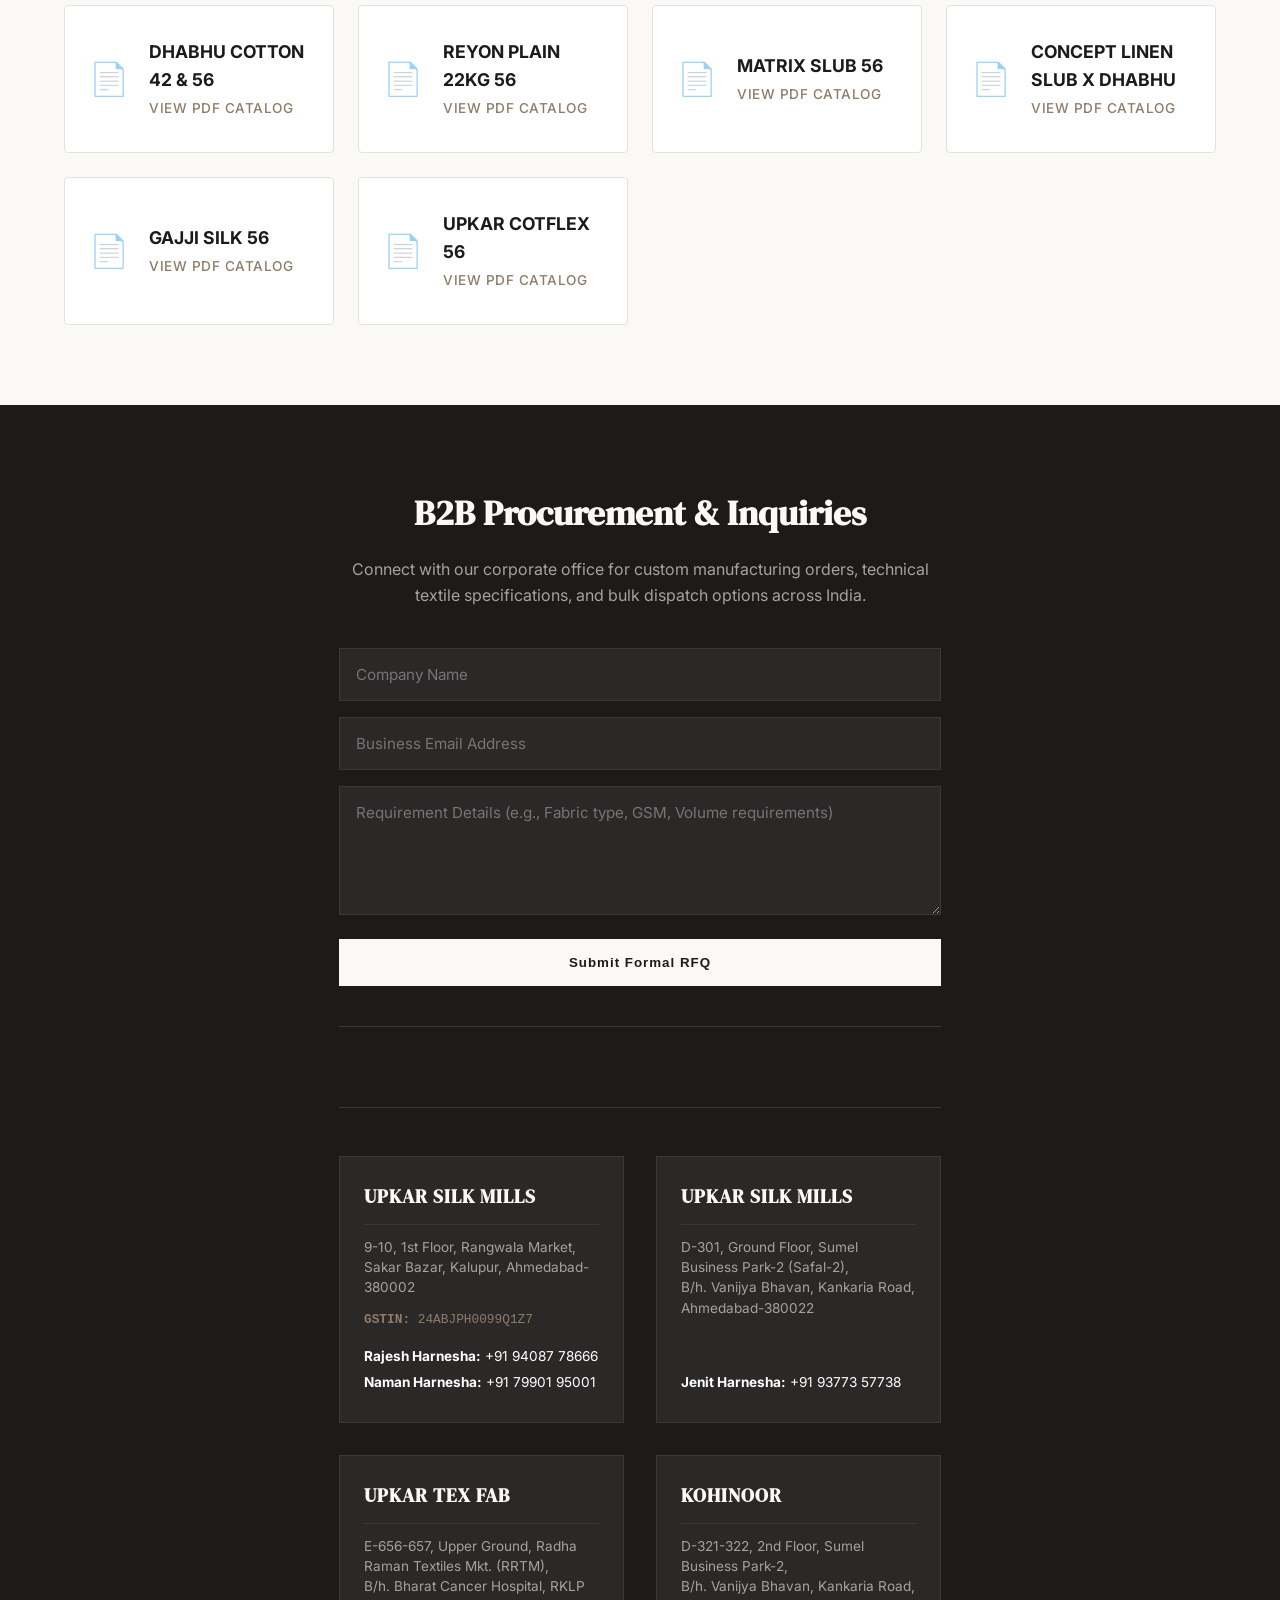
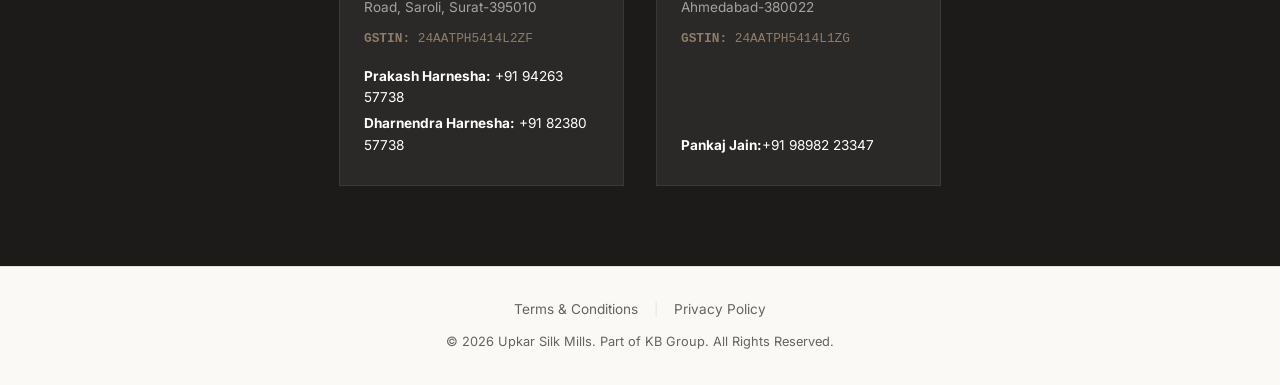
==== commit d5614526: "Replaced placeholder with real weaving image" ====
--- a/index.html
+++ b/index.html
@@ -24,11 +24,21 @@
 
     <!-- Hero Section -->
     <section class="hero">
-        <div class="hero-content">
-            <p class="subtitle">Est. 1969 | Part of KB Group</p>
-            <h1>Crafting Finest Fabrics for the Modern Era</h1>
-            <p class="tagline">Premium manufacturing specializing in high-end structural fabrics, bespoke suitings, and sophisticated textiles.</p>
-            <a href="#shade-card" class="btn-primary">Explore Fabric Categories</a>
+        <div class="container hero-container">
+            <div class="hero-content">
+                <p class="subtitle">Est. 1969 | Part of KB Group</p>
+                <h1>Crafting Finest Fabrics for the Modern Era</h1>
+                <p class="tagline">Premium manufacturing specializing in high-end structural fabrics, bespoke suitings, and sophisticated textiles.</p>
+                <a href="#shade-card" class="btn-primary">Explore Digital Showroom</a>
+            </div>
+        </div>
+    </section>
+
+    <section class="product-feature">
+        <div class="container">
+            <div class="feature-image-wrapper">
+                <img src="upkar-hero-fabric.png" alt="Upkar Silk Mills Premium Rayon Fabric Showcase" class="feature-image">
+            </div>
         </div>
     </section>
 
@@ -217,9 +227,9 @@
     <!-- Footer -->
     <footer>
         <div class="footer-links" style="margin-bottom: 12px;">
-            <a href="terms.html" style="color: var(--text-muted); text-decoration: none; margin: 0 12px; font-size: 0.85rem;">Terms & Conditions</a>
+            <a href="TERMS.html" style="color: var(--text-muted); text-decoration: none; margin: 0 12px; font-size: 0.85rem;">Terms & Conditions</a>
             <span style="color: var(--border);">|</span>
-            <a href="privacy.html" style="color: var(--text-muted); text-decoration: none; margin: 0 12px; font-size: 0.85rem;">Privacy Policy</a>
+            <a href="PRIVACY.html" style="color: var(--text-muted); text-decoration: none; margin: 0 12px; font-size: 0.85rem;">Privacy Policy</a>
         </div>
         <p>&copy; 2026 Upkar Silk Mills. Part of KB Group. All Rights Reserved.</p>
     </footer>
--- a/style.css
+++ b/style.css
@@ -486,4 +486,52 @@
 .location-card .contact-persons p {
     margin-bottom: 4px;
     color: #FFFFFF;
+}
+
+/* ... (All original styles remain here) */
+
+/* --- Hero Section Modification --- */
+.hero {
+    min-height: 50vh; /* Reduced height to make room for image */
+    display: flex;
+    align-items: center;
+    background: radial-gradient(circle at right, #F3ECE0 0%, var(--bg-primary) 70%);
+}
+
+.hero-container {
+    padding-top: 40px;
+    padding-bottom: 20px;
+}
+
+@media (max-width: 768px) {
+    .hero { min-height: auto; }
+}
+
+/* --- Product Feature Section (New Styles) --- */
+.product-feature {
+    background-color: var(--bg-primary);
+    padding-bottom: 80px; /* Space after image */
+}
+
+.product-feature .container {
+    padding-top: 0; /* Align with hero text space */
+    padding-bottom: 0;
+}
+
+.feature-image-wrapper {
+    display: flex;
+    justify-content: center;
+    overflow: hidden; /* Prevent edge stretch */
+}
+
+.feature-image {
+    max-width: 100%;
+    height: auto;
+    display: block;
+    box-shadow: 0 16px 40px rgba(0,0,0,0.12); /* Soft shadow for focus */
+    border-radius: 4px; /* Matches shade cards */
+}
+
+@media (max-width: 768px) {
+    .product-feature { padding-bottom: 40px; }
 }
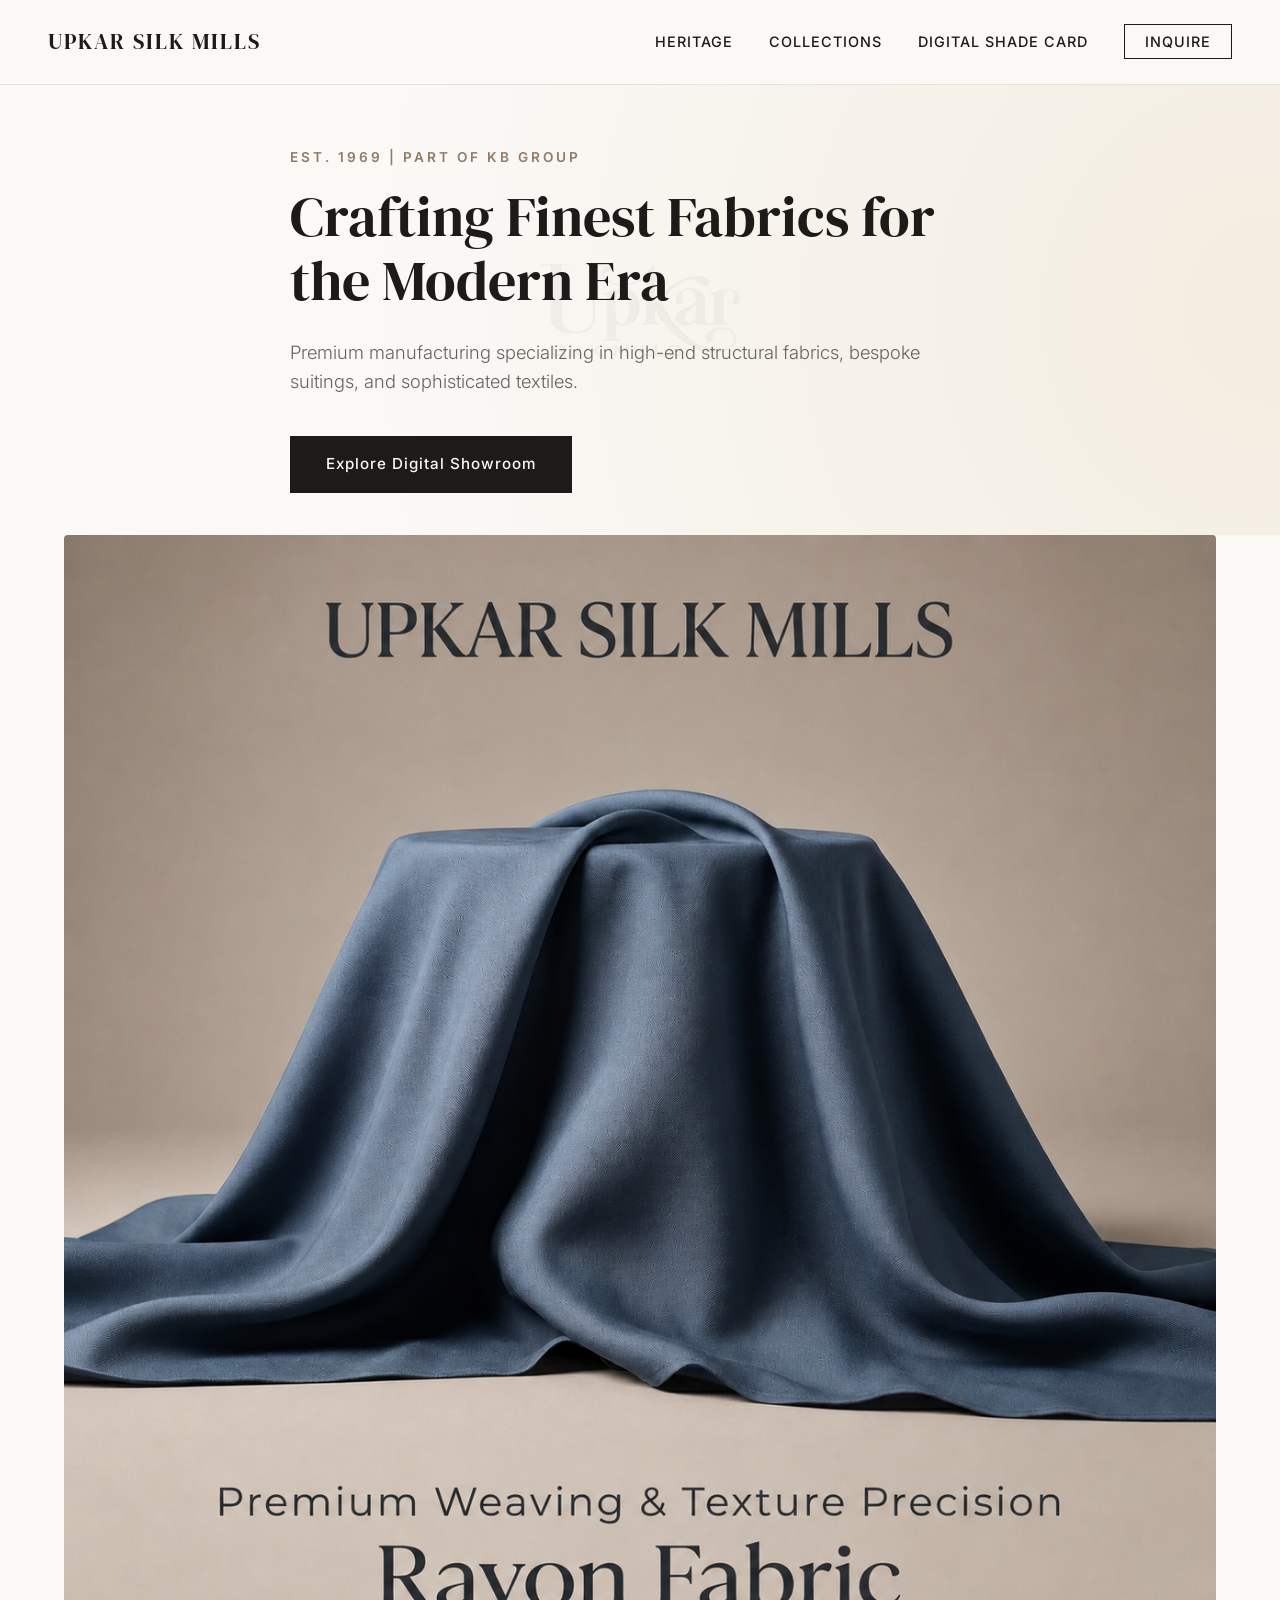
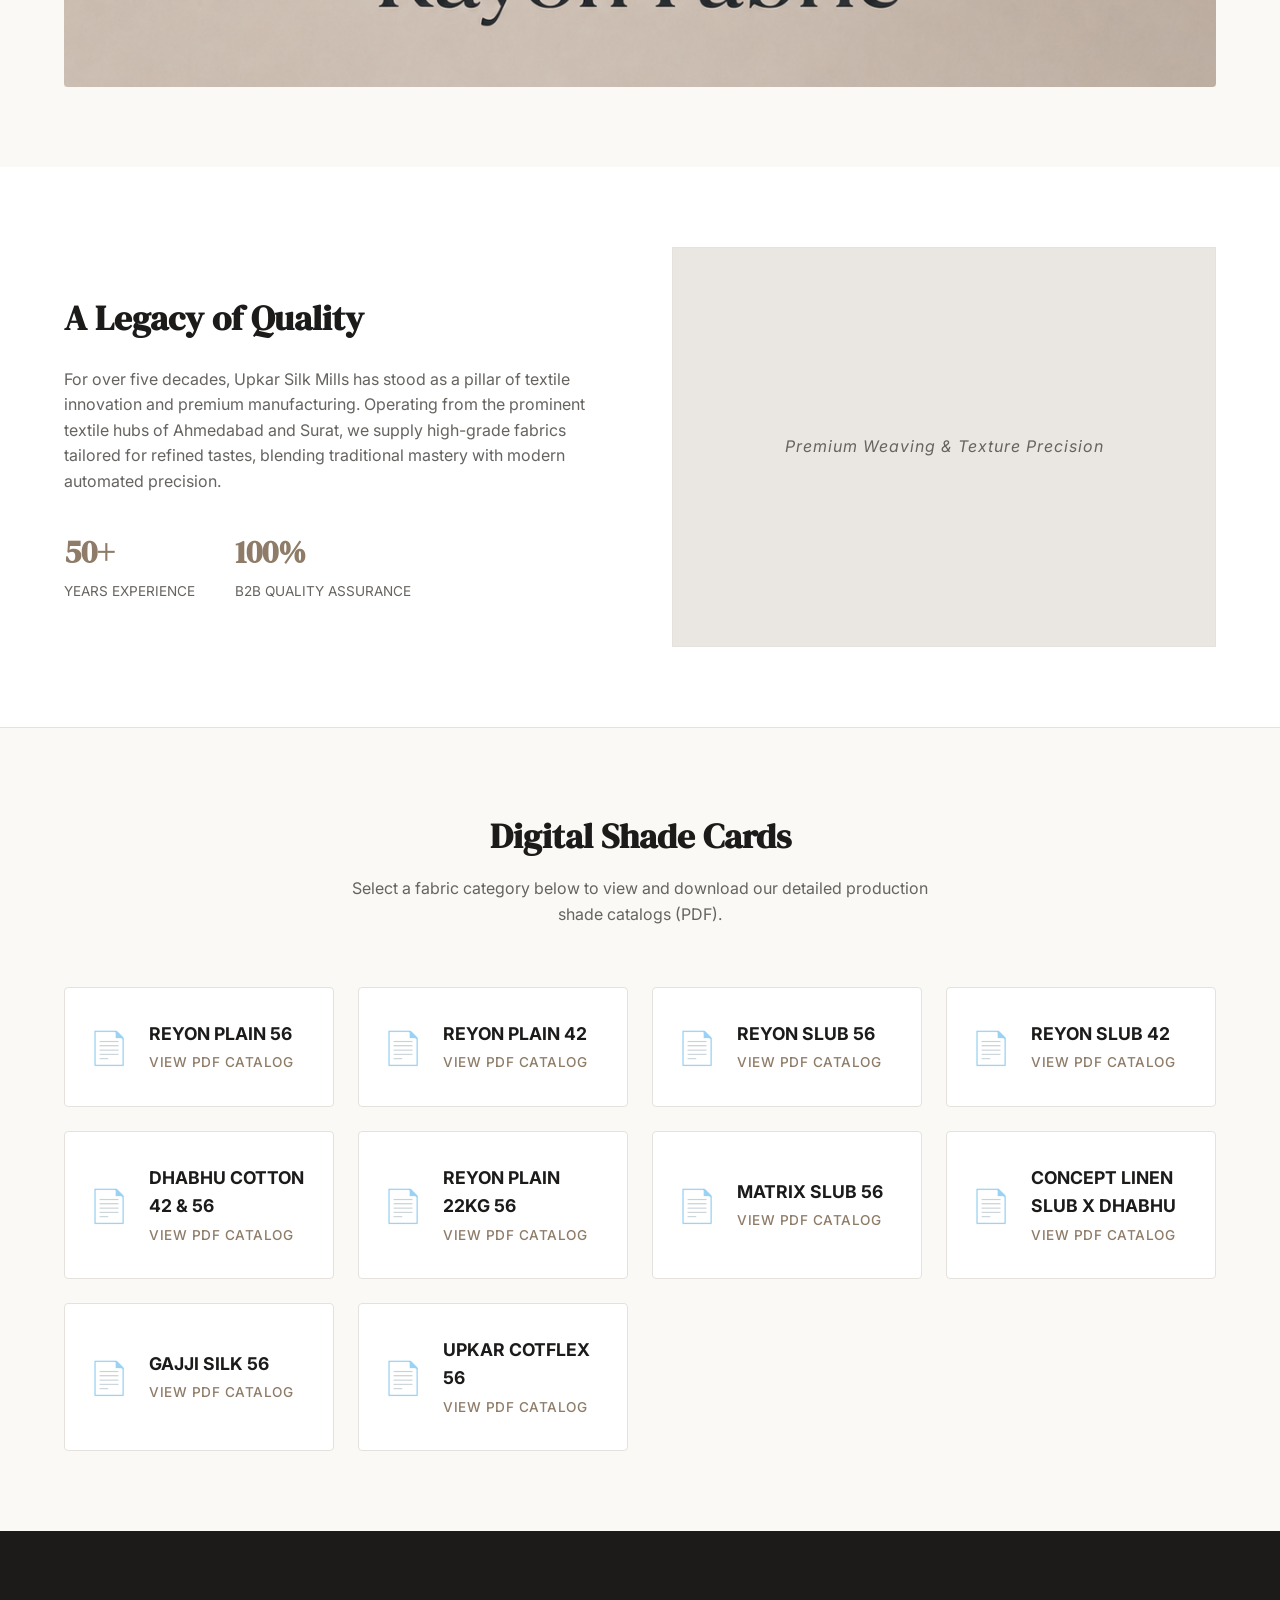
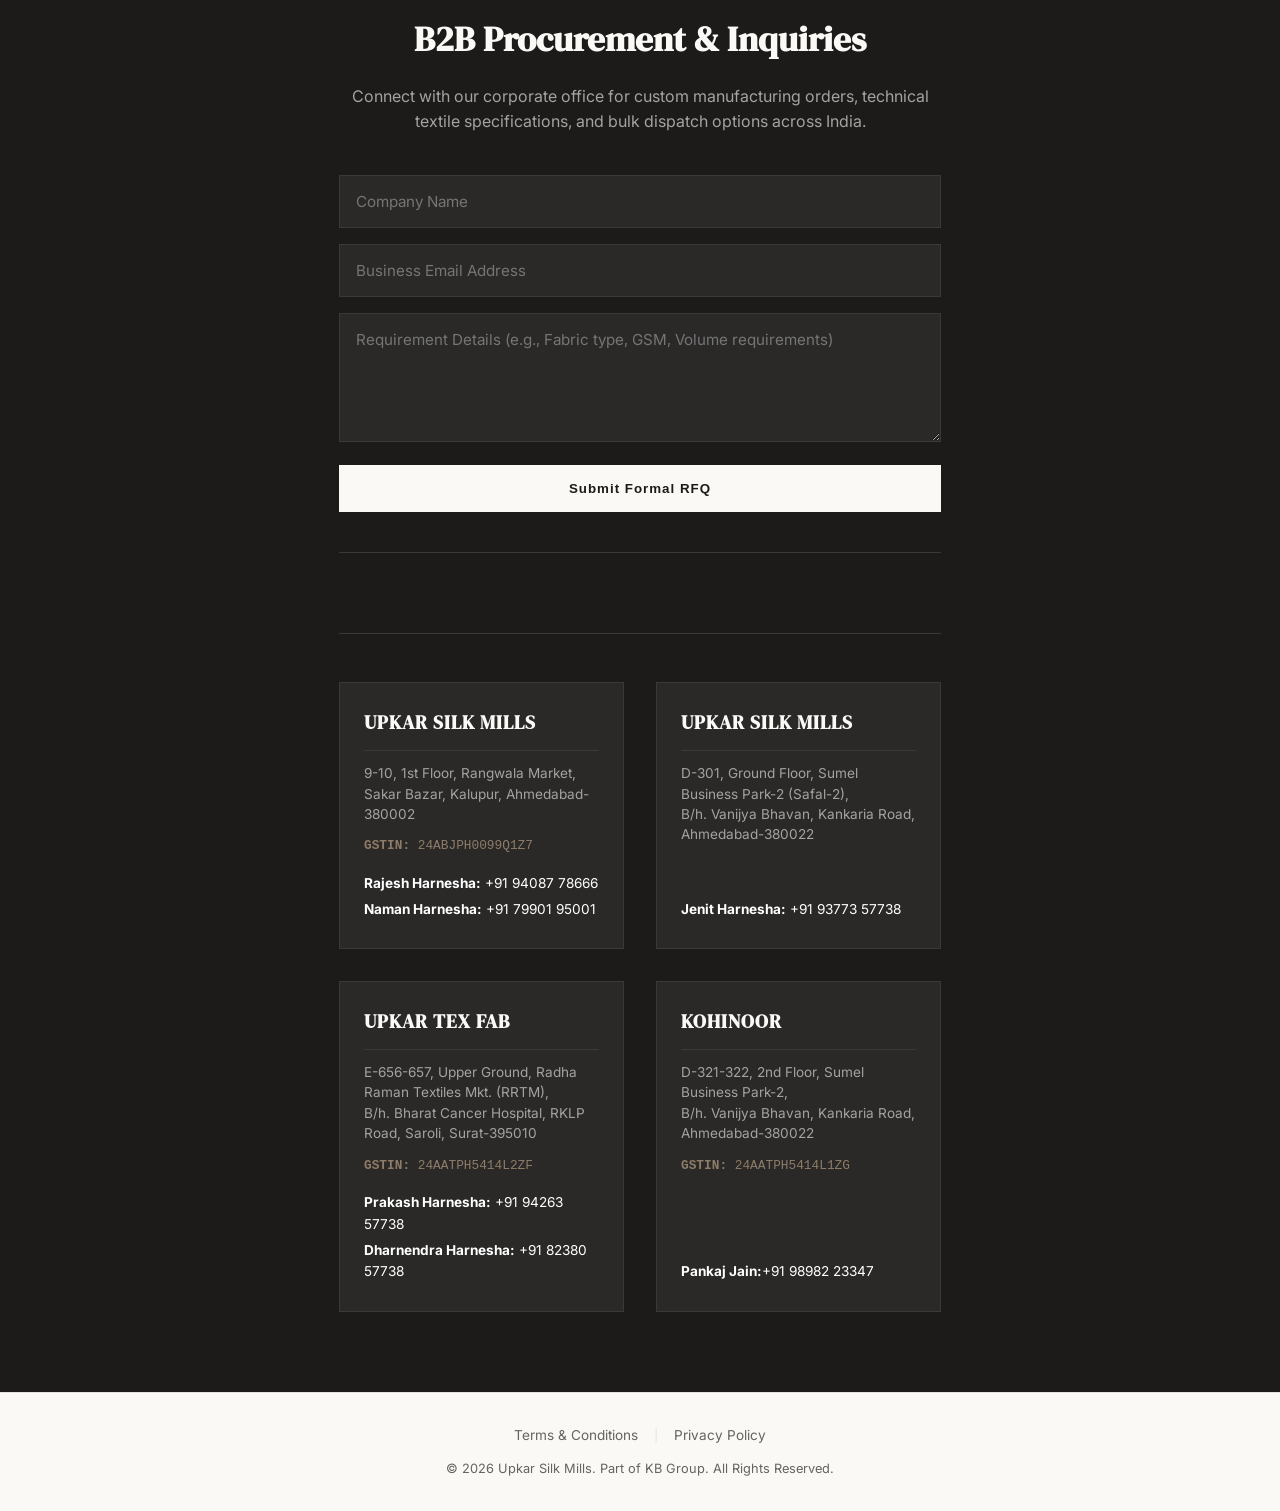
==== commit 3f1d77e3: "Replaced placeholder with real weaving image" ====
--- a/index.html
+++ b/index.html
@@ -37,7 +37,7 @@
     <section class="product-feature">
         <div class="container">
             <div class="feature-image-wrapper">
-                <img src="upkar-hero-fabric.png" alt="Upkar Silk Mills Premium Rayon Fabric Showcase" class="feature-image">
+                <img src="Upkar-Fabric.png" alt="Upkar Silk Mills Premium Rayon Fabric Showcase" class="feature-image">
             </div>
         </div>
     </section>
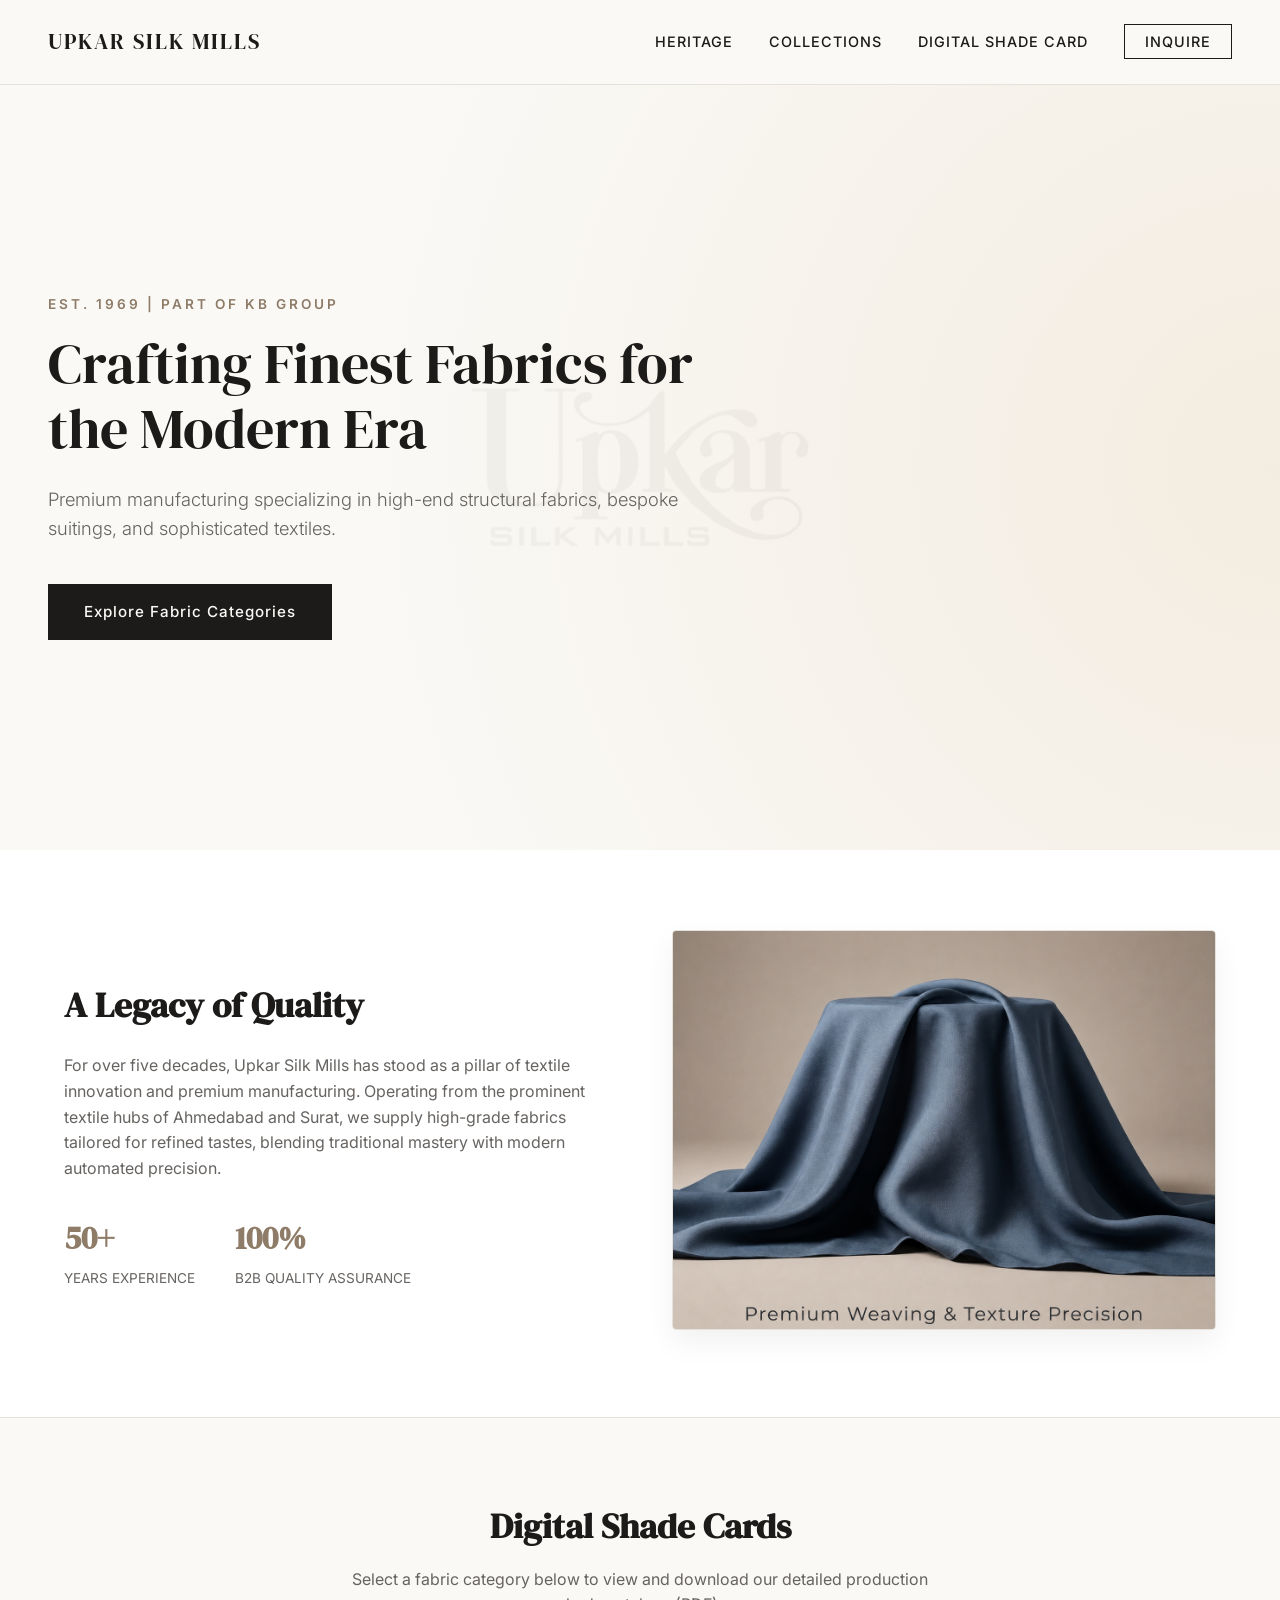
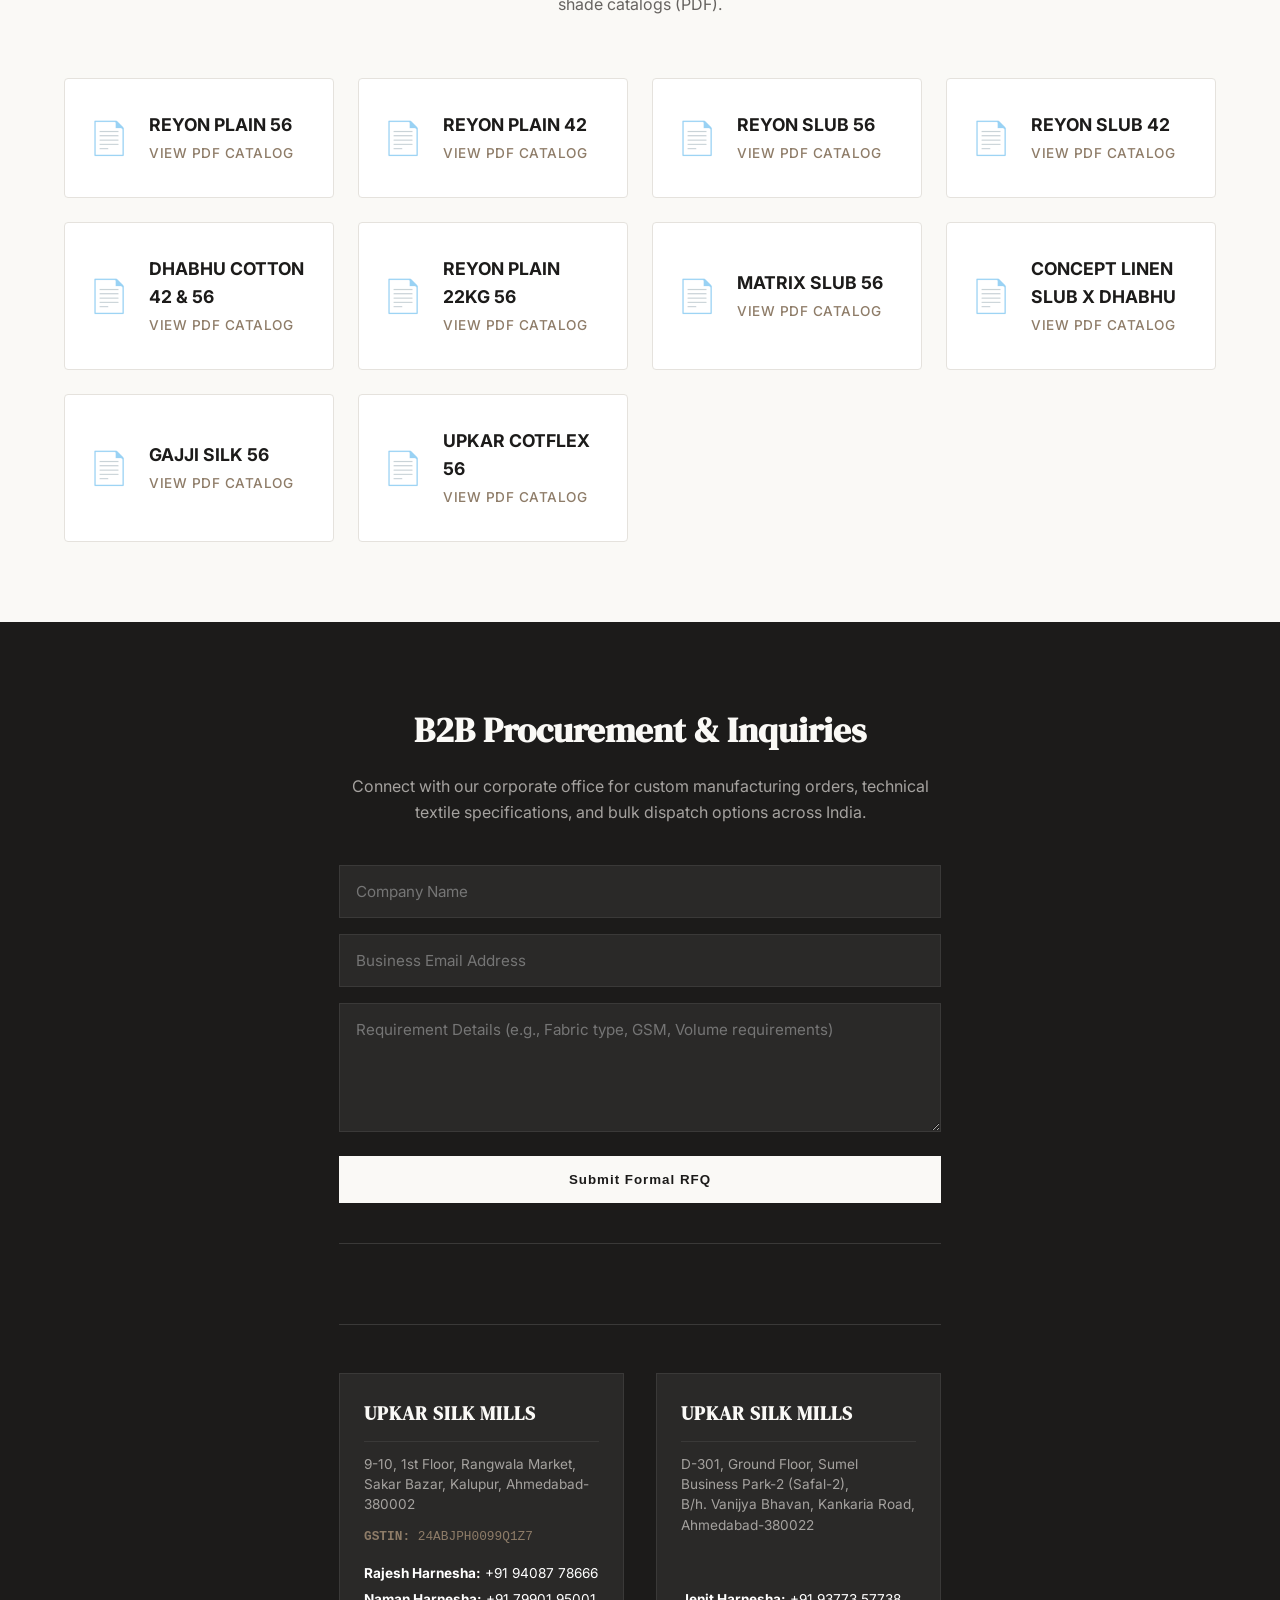
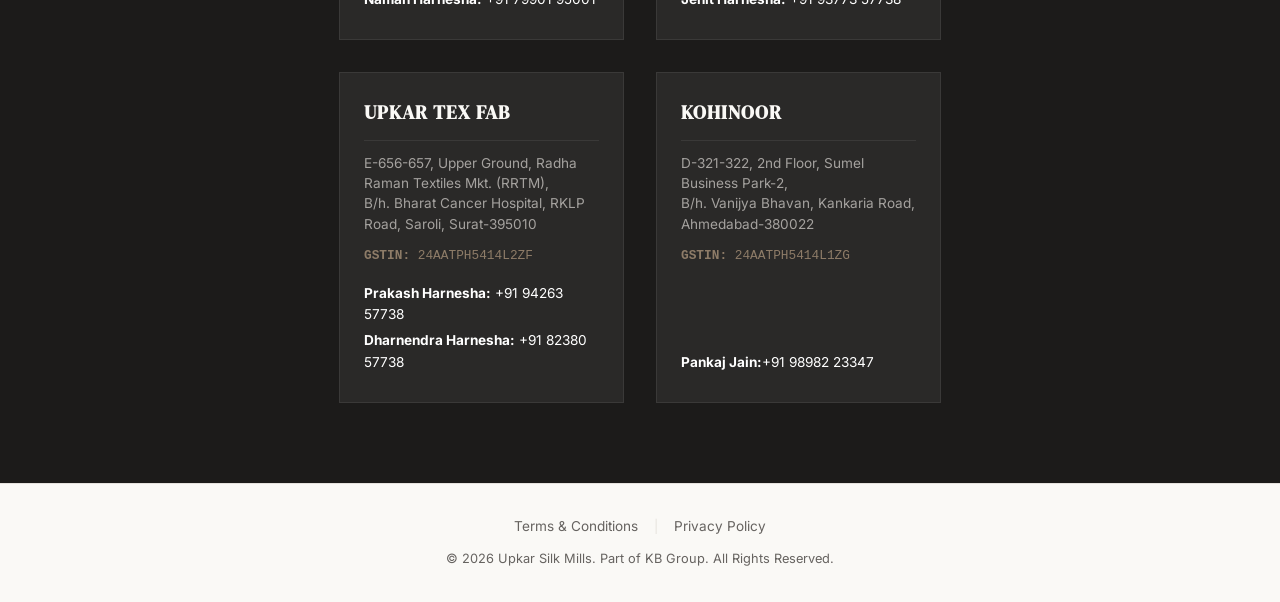
==== commit 9983606a: "Replaced placeholder box with actual fabric image" ====
--- a/index.html
+++ b/index.html
@@ -24,21 +24,11 @@
 
     <!-- Hero Section -->
     <section class="hero">
-        <div class="container hero-container">
-            <div class="hero-content">
-                <p class="subtitle">Est. 1969 | Part of KB Group</p>
-                <h1>Crafting Finest Fabrics for the Modern Era</h1>
-                <p class="tagline">Premium manufacturing specializing in high-end structural fabrics, bespoke suitings, and sophisticated textiles.</p>
-                <a href="#shade-card" class="btn-primary">Explore Digital Showroom</a>
-            </div>
-        </div>
-    </section>
-
-    <section class="product-feature">
-        <div class="container">
-            <div class="feature-image-wrapper">
-                <img src="Upkar-Fabric.png" alt="Upkar Silk Mills Premium Rayon Fabric Showcase" class="feature-image">
-            </div>
+        <div class="hero-content">
+            <p class="subtitle">Est. 1969 | Part of KB Group</p>
+            <h1>Crafting Finest Fabrics for the Modern Era</h1>
+            <p class="tagline">Premium manufacturing specializing in high-end structural fabrics, bespoke suitings, and sophisticated textiles.</p>
+            <a href="#shade-card" class="btn-primary">Explore Fabric Categories</a>
         </div>
     </section>
 
@@ -54,7 +44,7 @@
                 </div>
             </div>
             <div class="about-image-placeholder">
-                <span>Premium Weaving & Texture Precision</span>
+                <img src="Upkar-Fabric.png" alt="Premium Weaving & Texture Precision" class="about-image">
             </div>
         </div>
     </section>
--- a/style.css
+++ b/style.css
@@ -198,16 +198,14 @@
     text-transform: uppercase;
 }
 
-.about-image-placeholder {
-    background-color: #EAE7E2;
+.about-image {
+    width: 100%;
     height: 400px;
-    display: flex;
-    align-items: center;
-    justify-content: center;
+    object-fit: cover; /* Ensures the image fills the space without squishing */
+    object-position: center; /* Keeps the fabric centered in the frame */
+    border-radius: 4px;
     border: 1px solid var(--border);
-    color: var(--text-muted);
-    font-style: italic;
-    letter-spacing: 1px;
+    box-shadow: 0 12px 30px rgba(0,0,0,0.06); /* Adds a premium soft shadow */
 }
 
 /* --- Shade Card Section --- */
@@ -489,49 +487,3 @@
 }
 
 /* ... (All original styles remain here) */
-
-/* --- Hero Section Modification --- */
-.hero {
-    min-height: 50vh; /* Reduced height to make room for image */
-    display: flex;
-    align-items: center;
-    background: radial-gradient(circle at right, #F3ECE0 0%, var(--bg-primary) 70%);
-}
-
-.hero-container {
-    padding-top: 40px;
-    padding-bottom: 20px;
-}
-
-@media (max-width: 768px) {
-    .hero { min-height: auto; }
-}
-
-/* --- Product Feature Section (New Styles) --- */
-.product-feature {
-    background-color: var(--bg-primary);
-    padding-bottom: 80px; /* Space after image */
-}
-
-.product-feature .container {
-    padding-top: 0; /* Align with hero text space */
-    padding-bottom: 0;
-}
-
-.feature-image-wrapper {
-    display: flex;
-    justify-content: center;
-    overflow: hidden; /* Prevent edge stretch */
-}
-
-.feature-image {
-    max-width: 100%;
-    height: auto;
-    display: block;
-    box-shadow: 0 16px 40px rgba(0,0,0,0.12); /* Soft shadow for focus */
-    border-radius: 4px; /* Matches shade cards */
-}
-
-@media (max-width: 768px) {
-    .product-feature { padding-bottom: 40px; }
-}
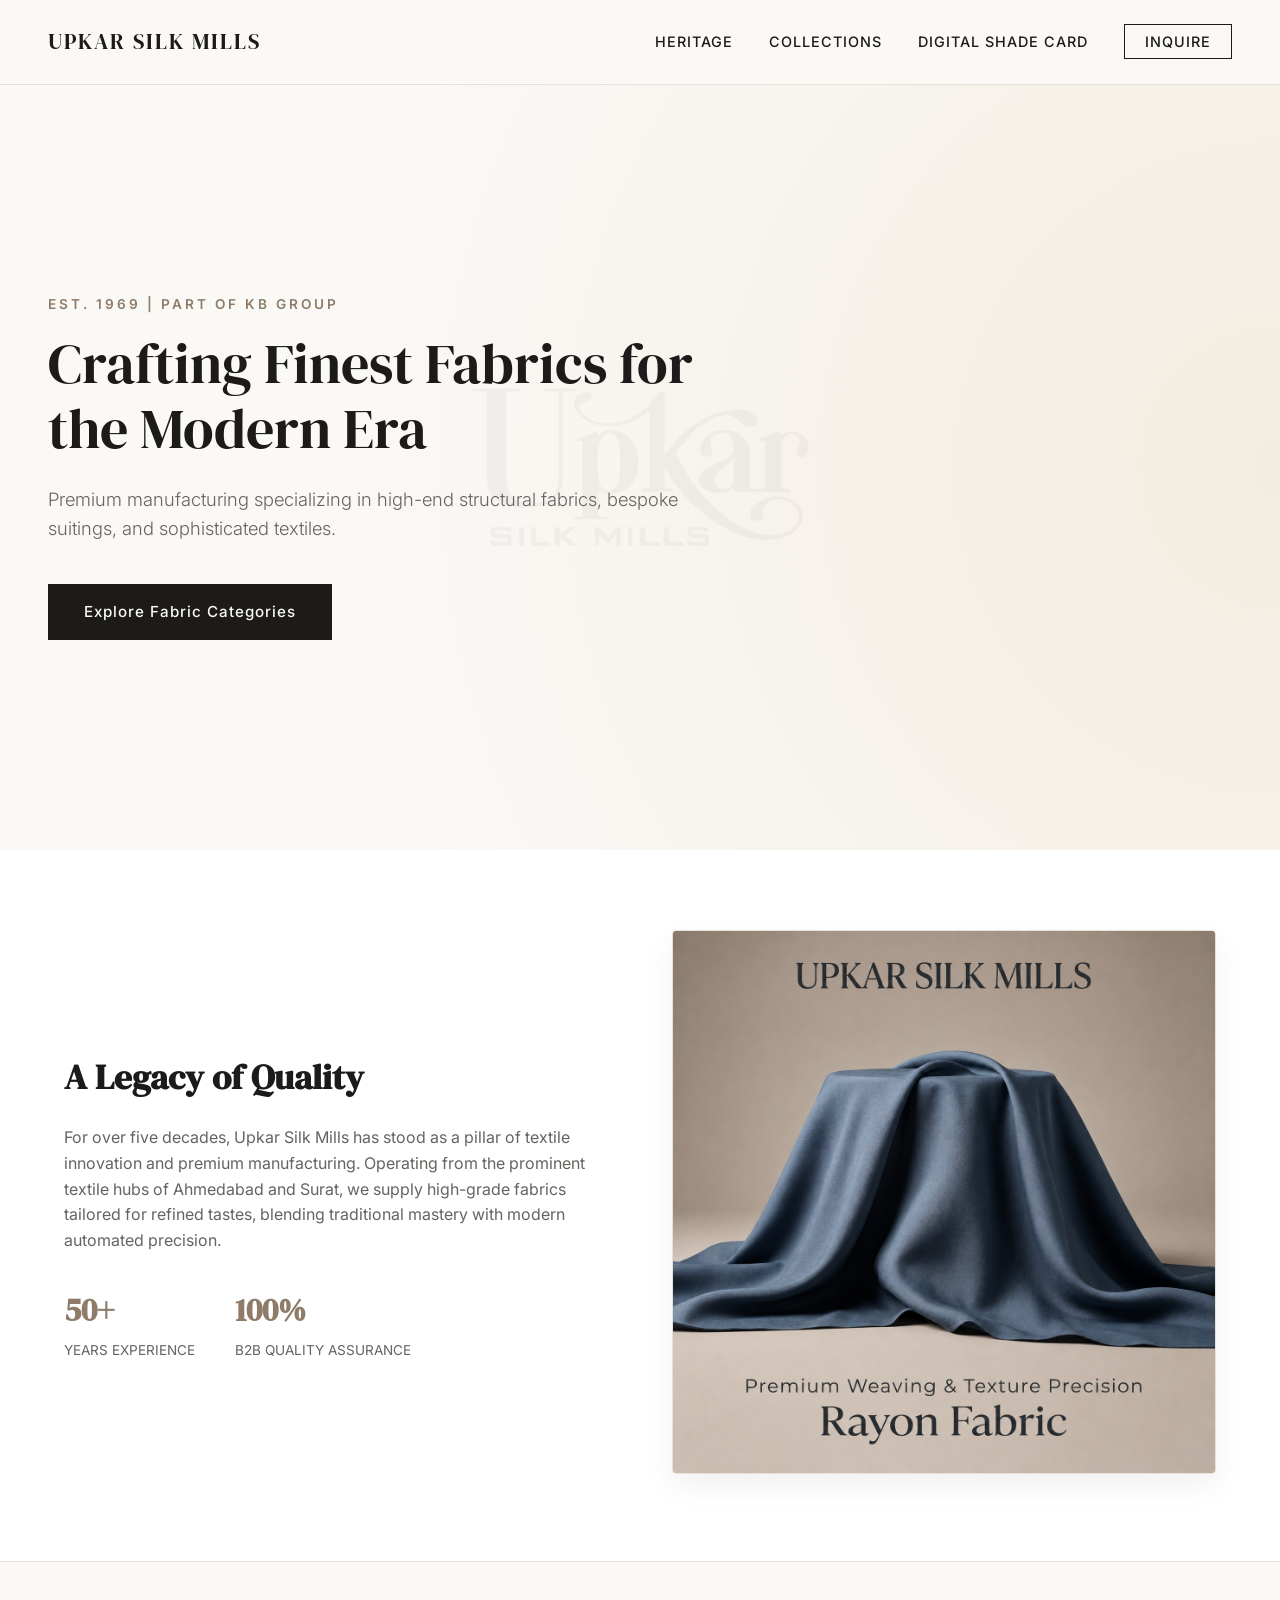
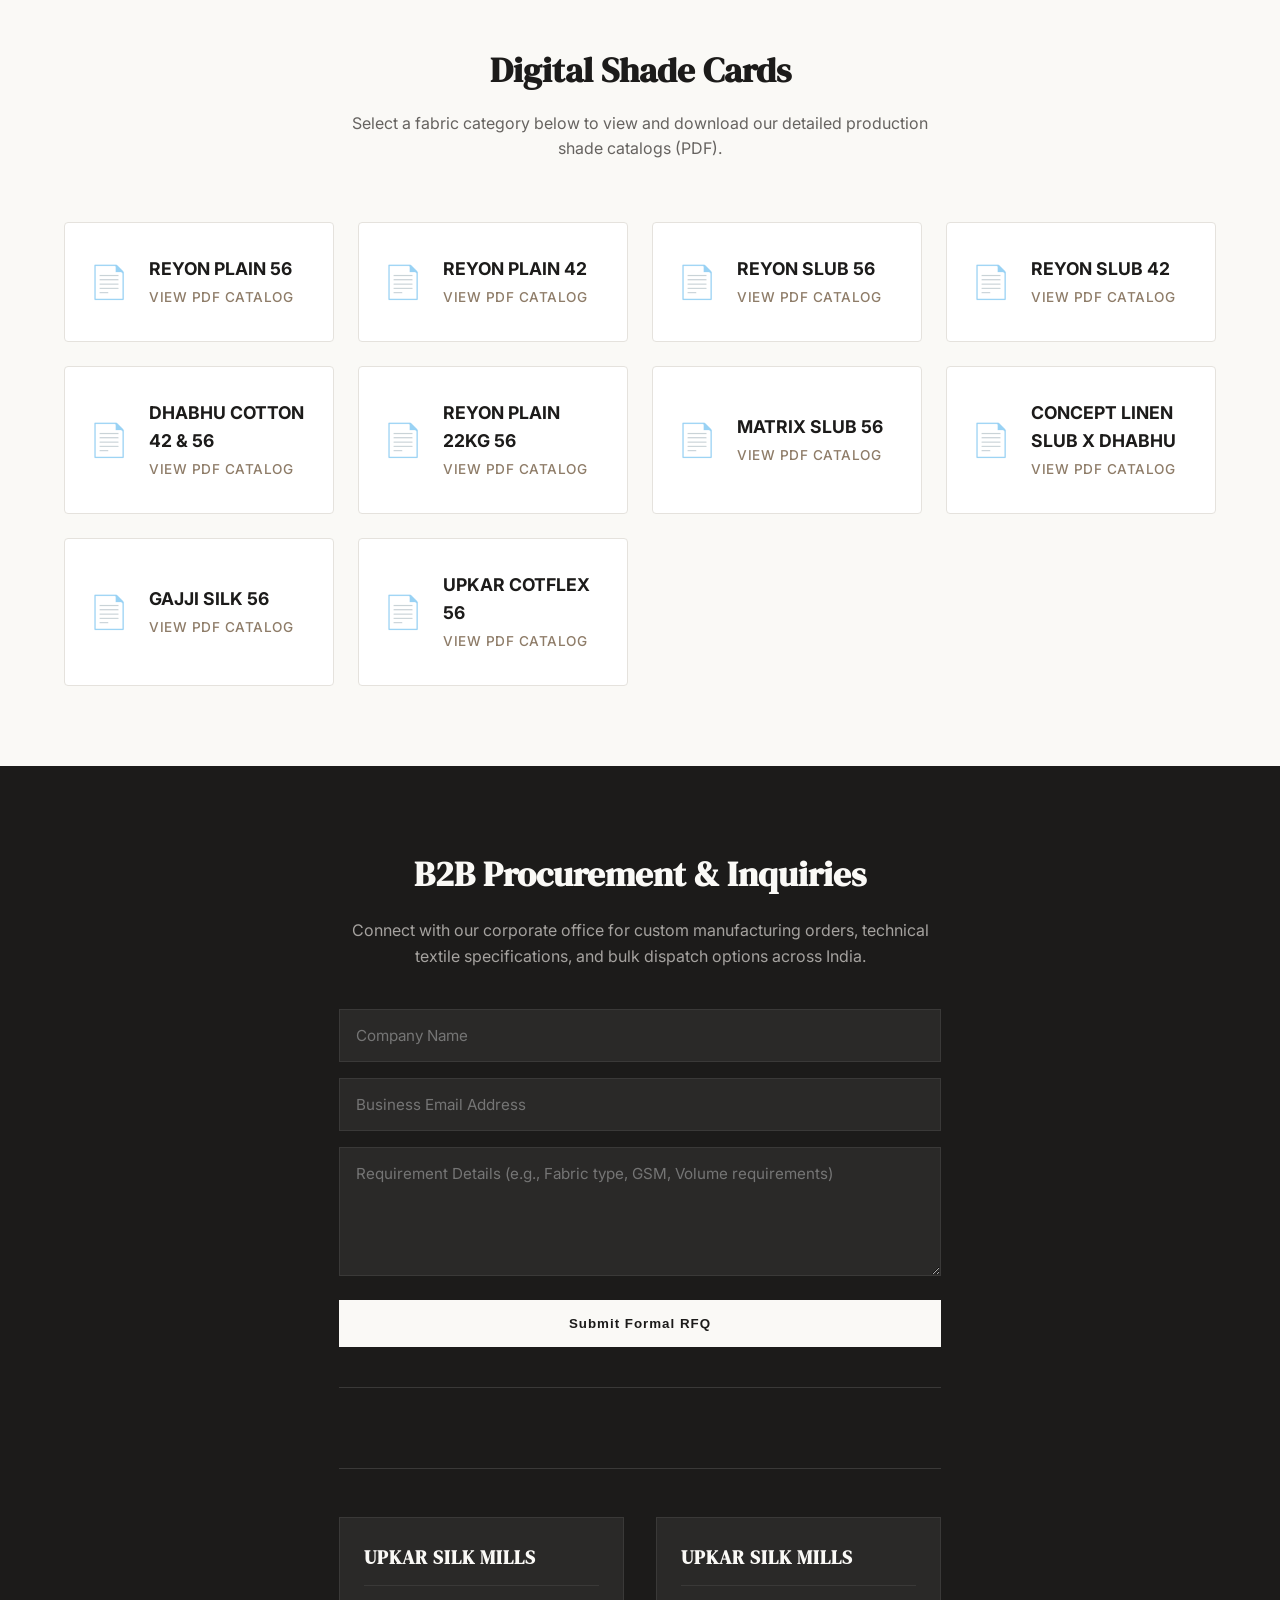
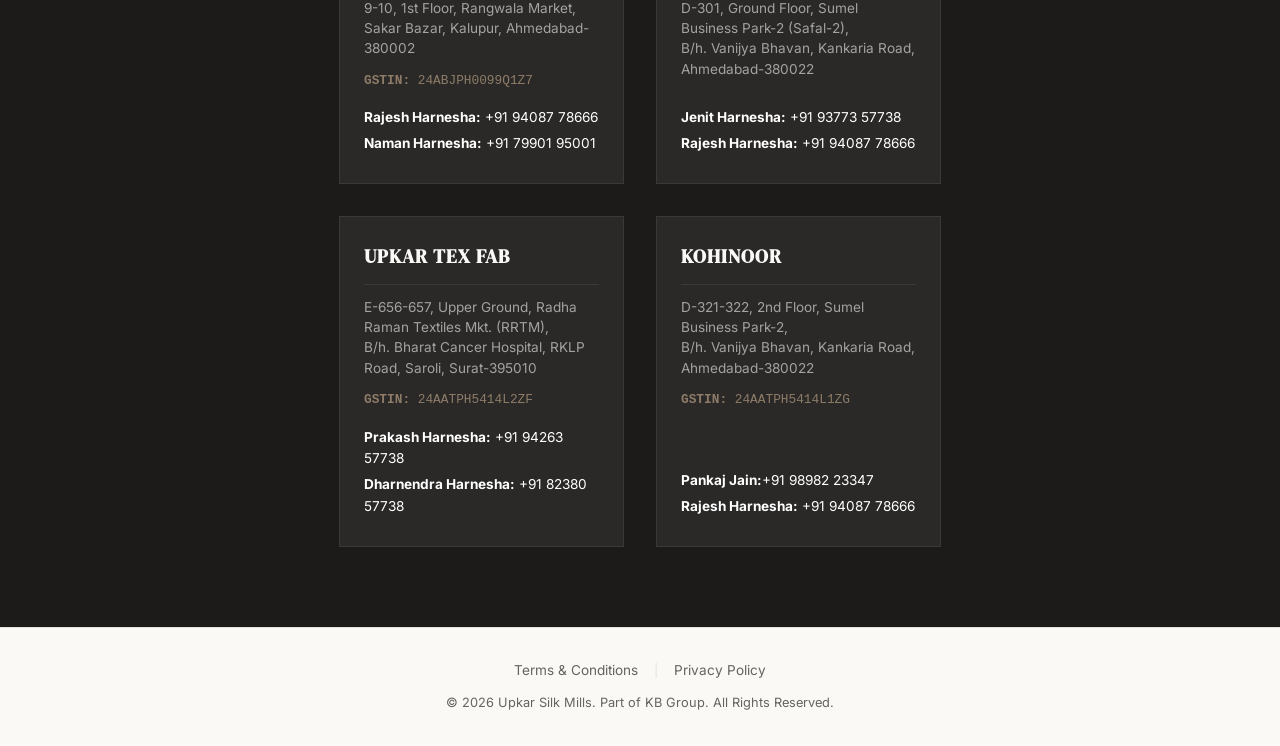
==== commit a82be4f1: "Fixed image cropping by setting height to auto" ====
--- a/index.html
+++ b/index.html
@@ -188,6 +188,7 @@
                         <p class="address">D-301, Ground Floor, Sumel Business Park-2 (Safal-2),<br>B/h. Vanijya Bhavan, Kankaria Road, Ahmedabad-380022</p>
                         <div class="contact-persons" style="margin-top: auto;">
                             <p><strong>Jenit Harnesha:</strong> +91 93773 57738</p>
+                            <p><strong>Rajesh Harnesha:</strong> +91 94087 78666</p>
                         </div>
                     </div>
     
@@ -207,6 +208,7 @@
                         <p class="gstin"><strong>GSTIN:</strong> 24AATPH5414L1ZG</p>
                         <div class="contact-persons" style="margin-top: auto;">
                             <p><strong>Pankaj Jain:</strong>+91 98982 23347</p>
+                            <p><strong>Rajesh Harnesha:</strong> +91 94087 78666</p>
                         </div>
                     </div>
                 </div>
--- a/style.css
+++ b/style.css
@@ -200,7 +200,7 @@
 
 .about-image {
     width: 100%;
-    height: 400px;
+    height: auto;
     object-fit: cover; /* Ensures the image fills the space without squishing */
     object-position: center; /* Keeps the fabric centered in the frame */
     border-radius: 4px;
